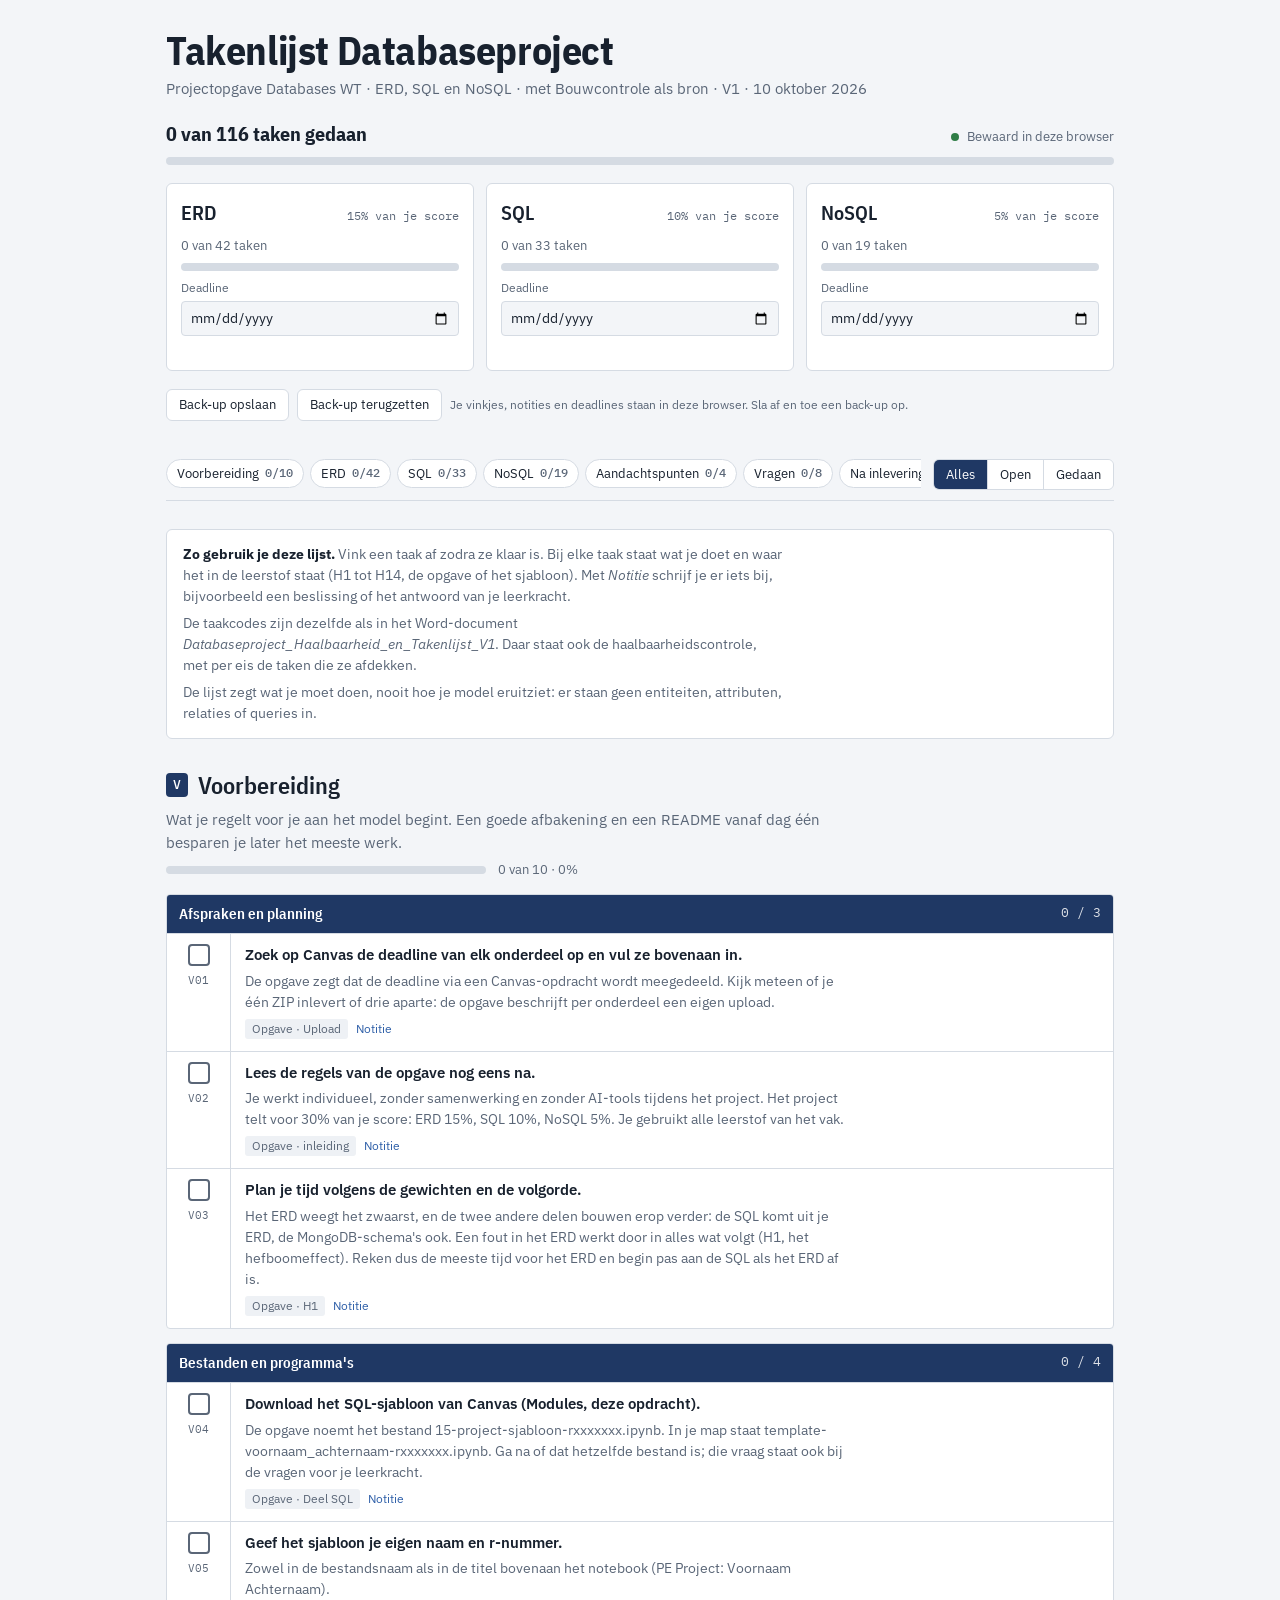
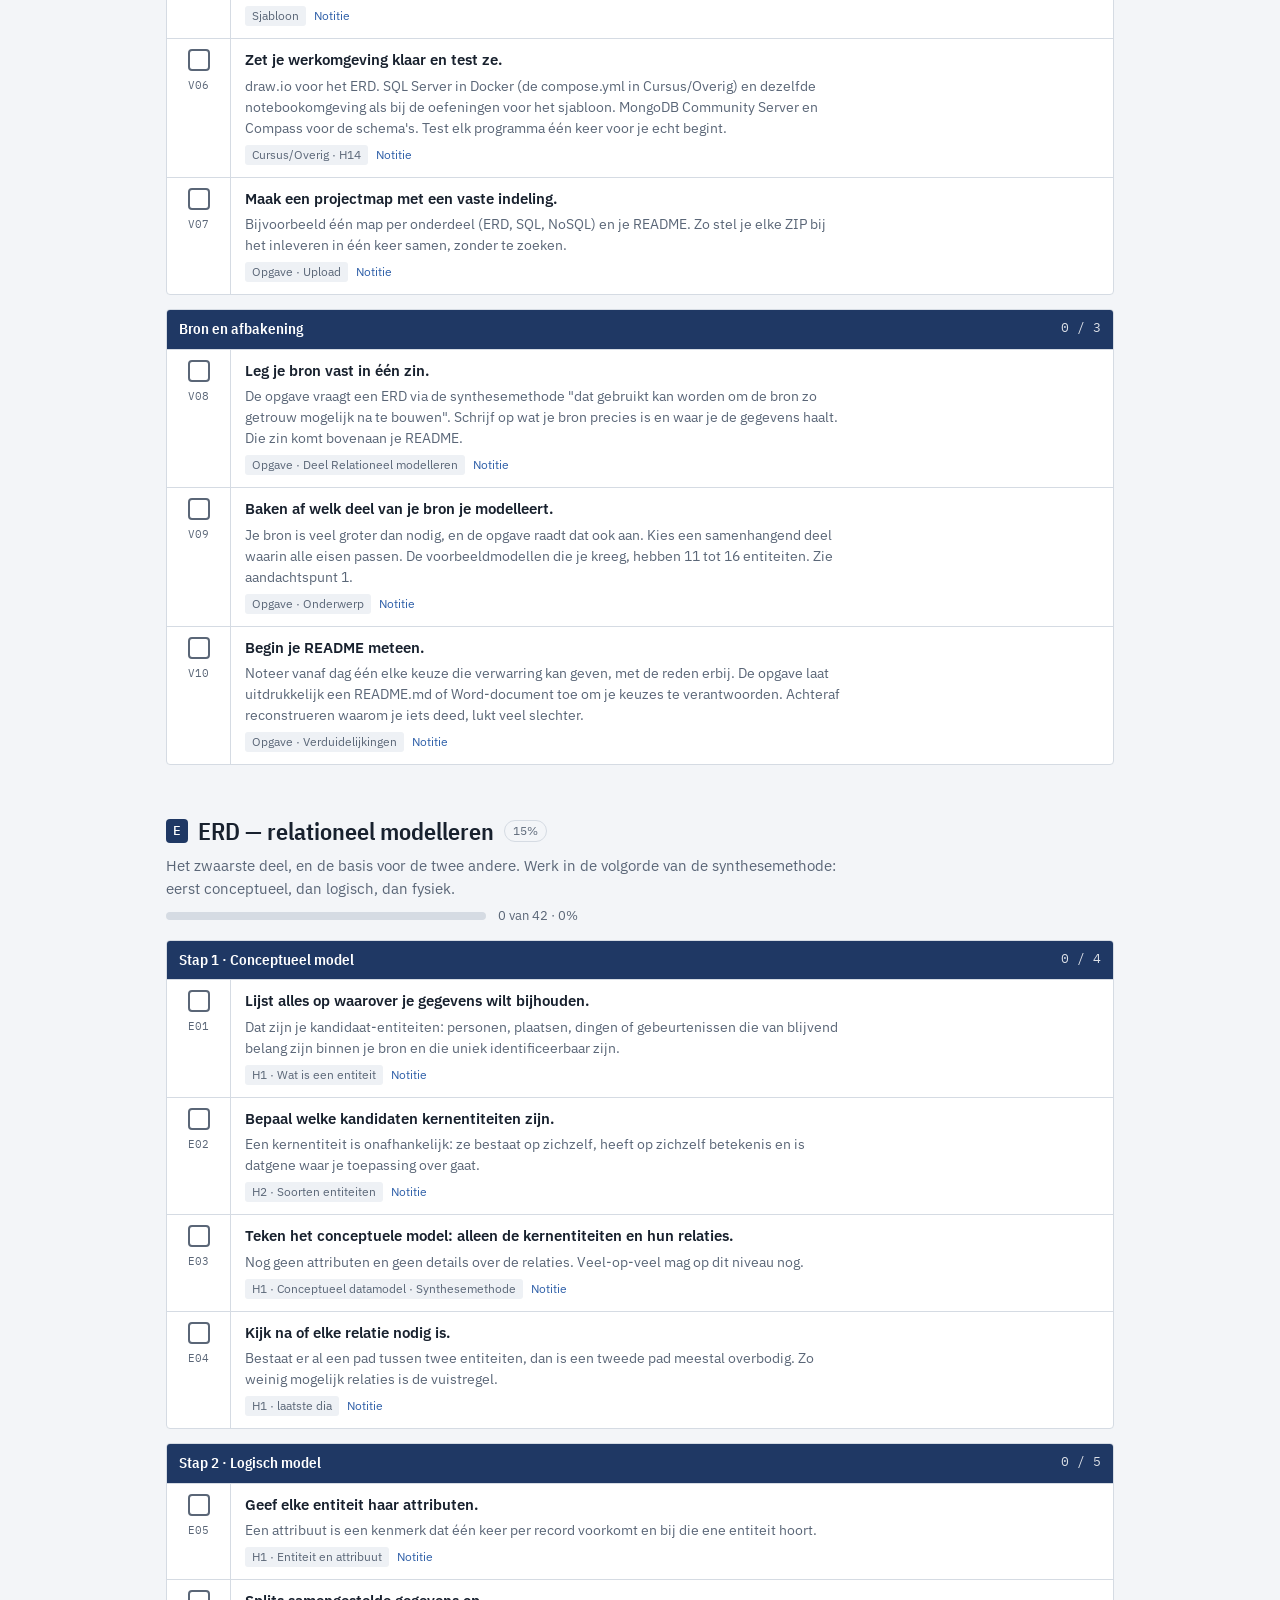
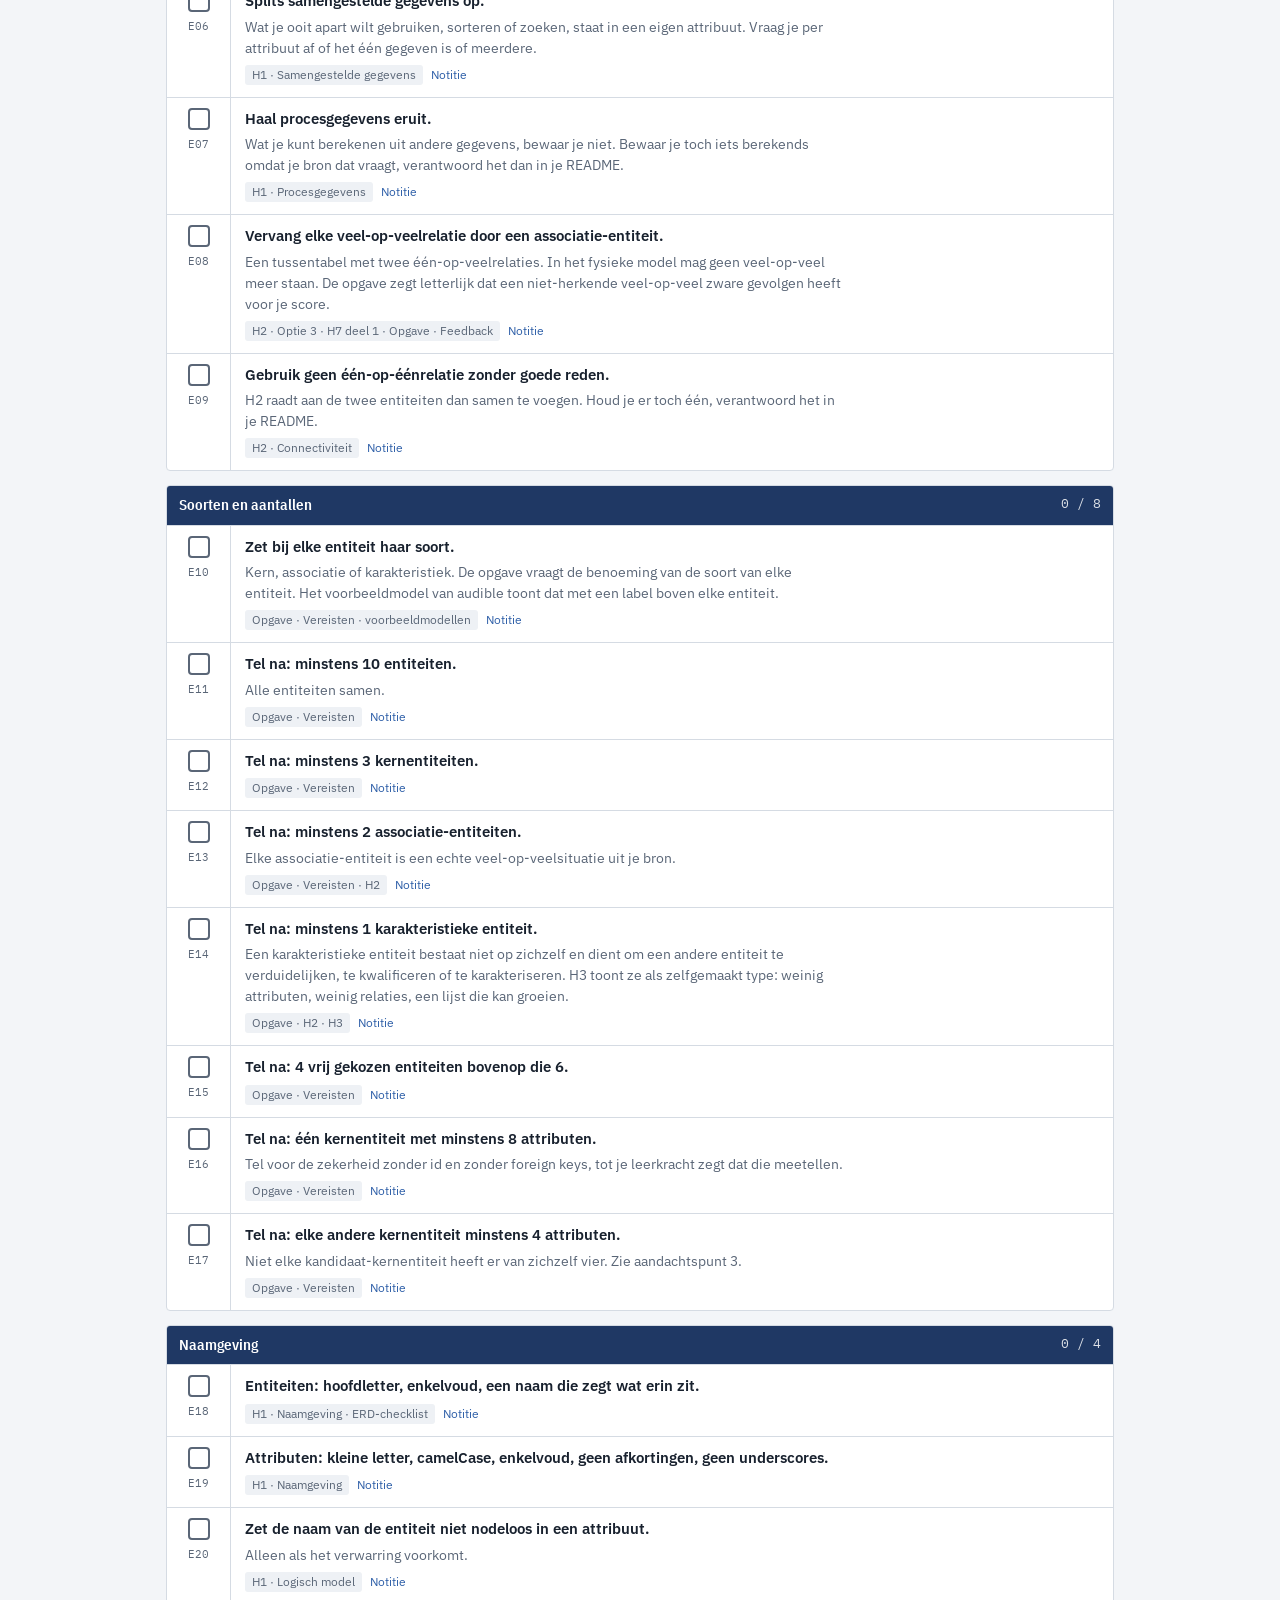
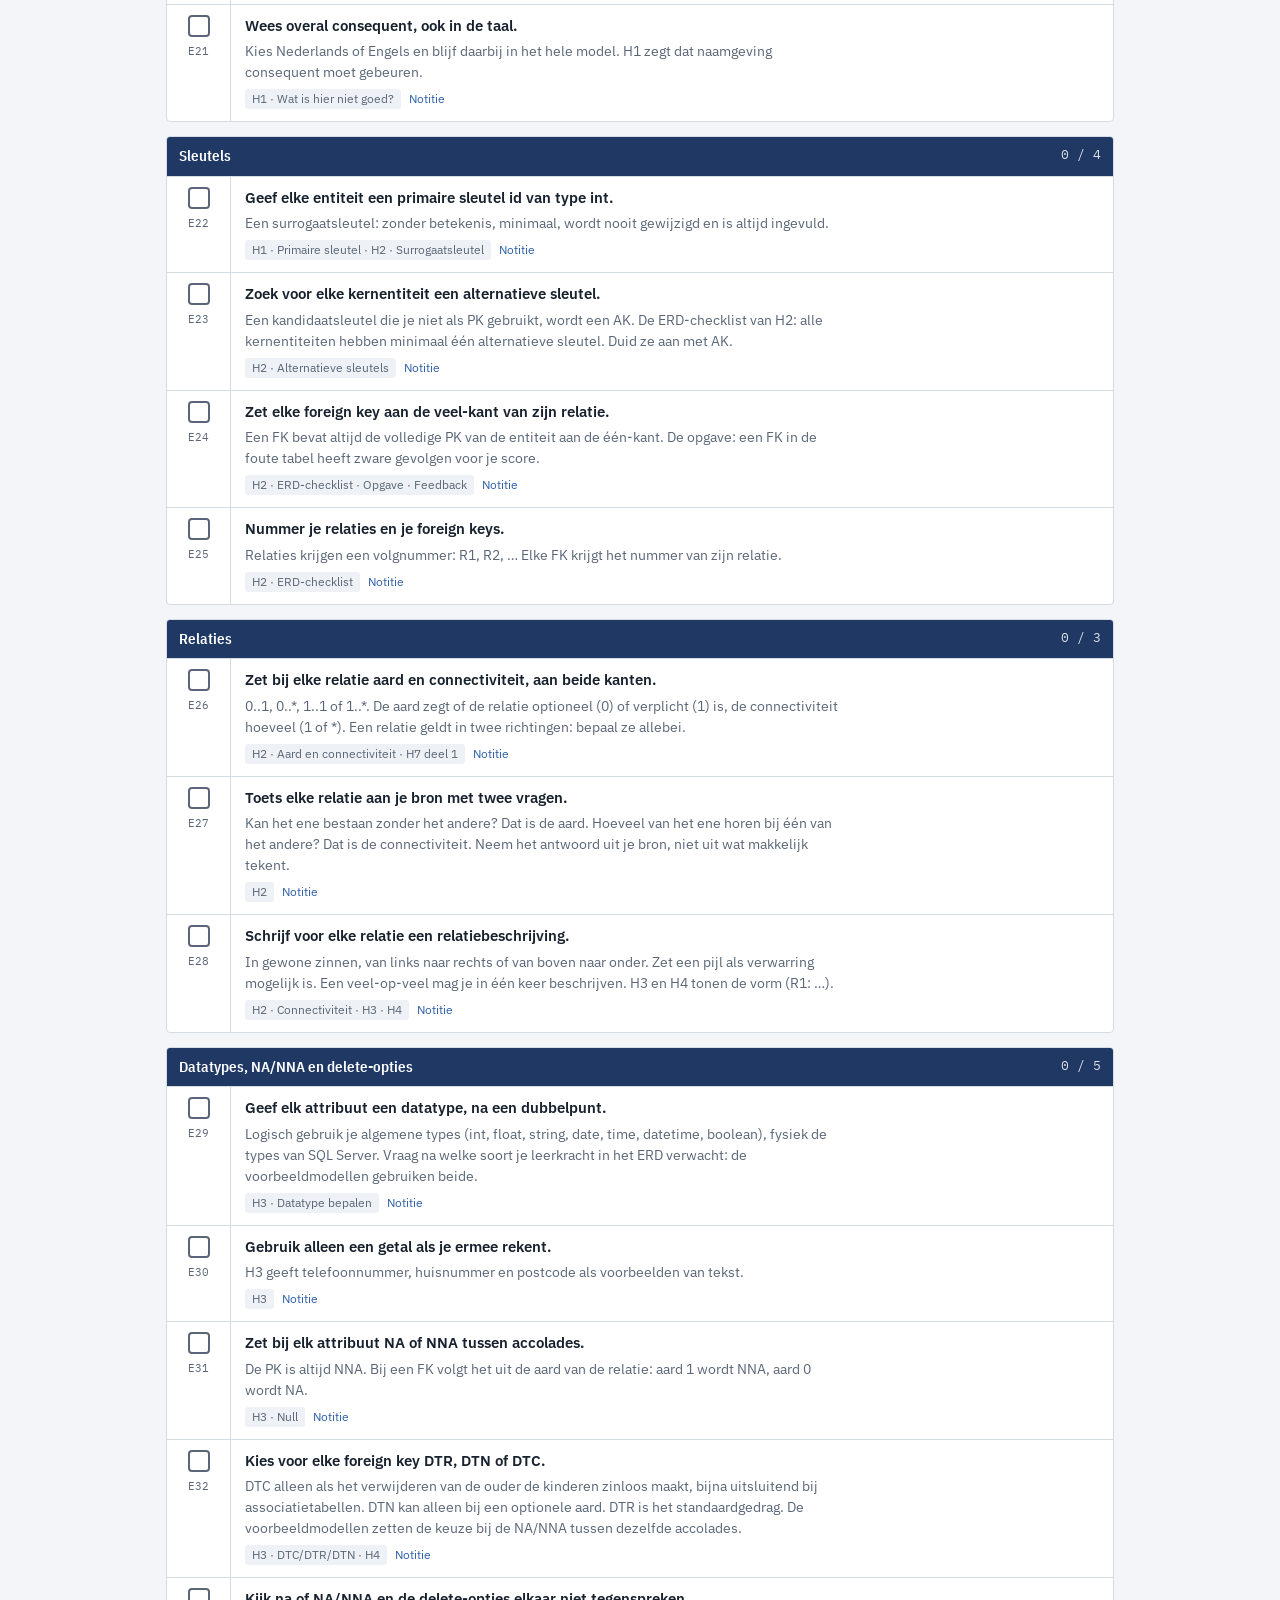
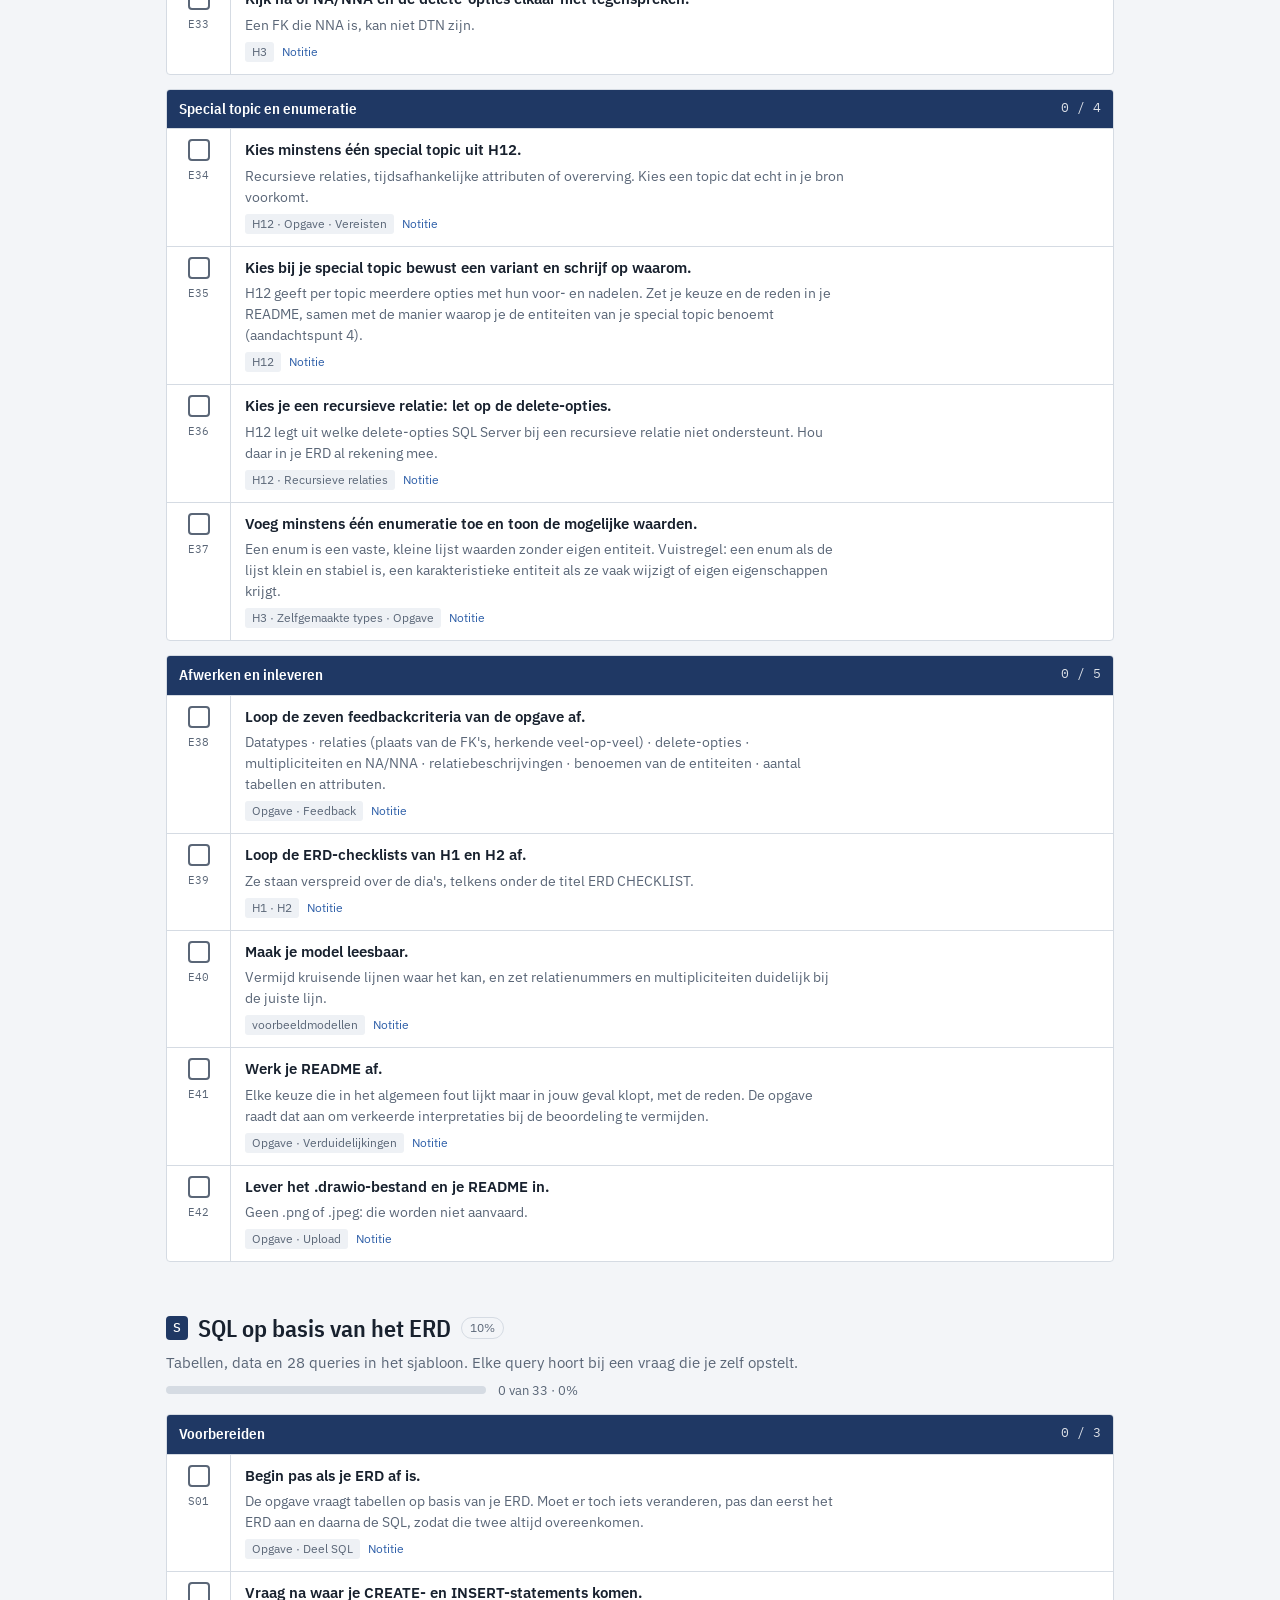
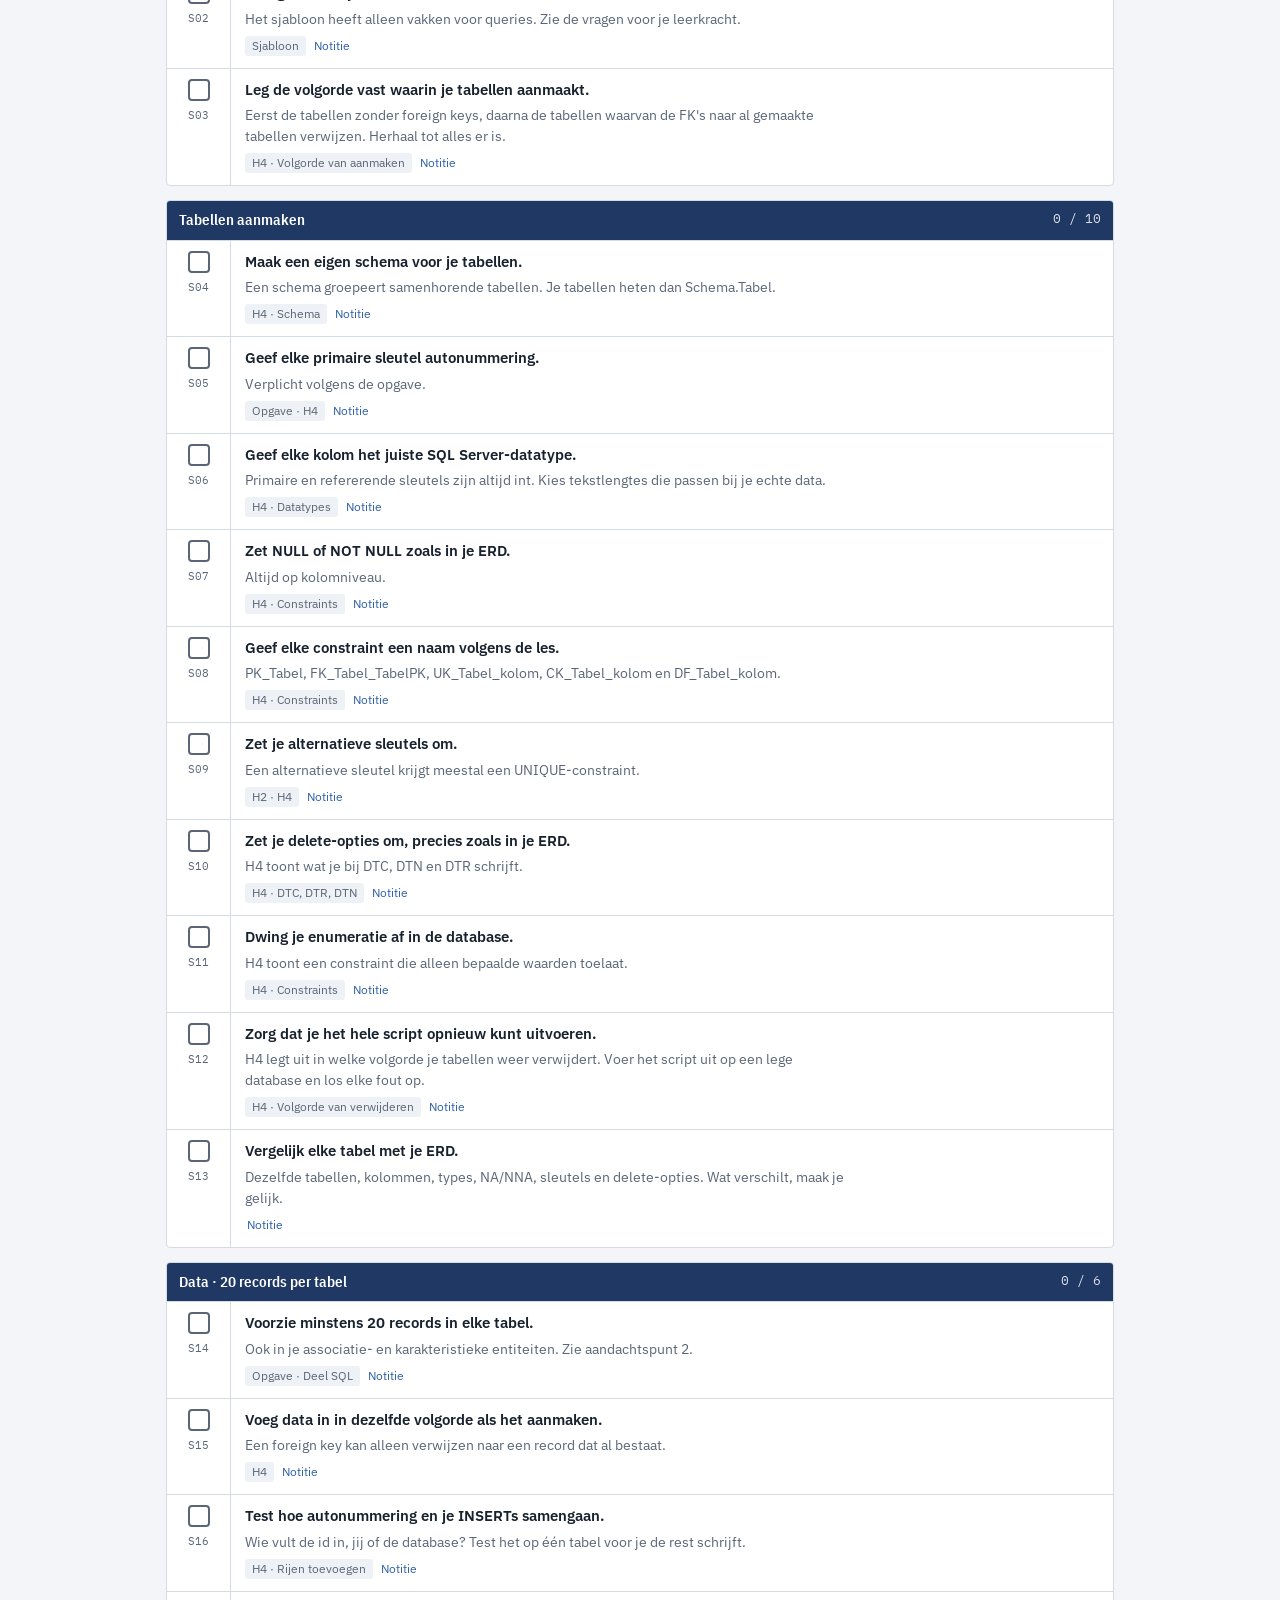
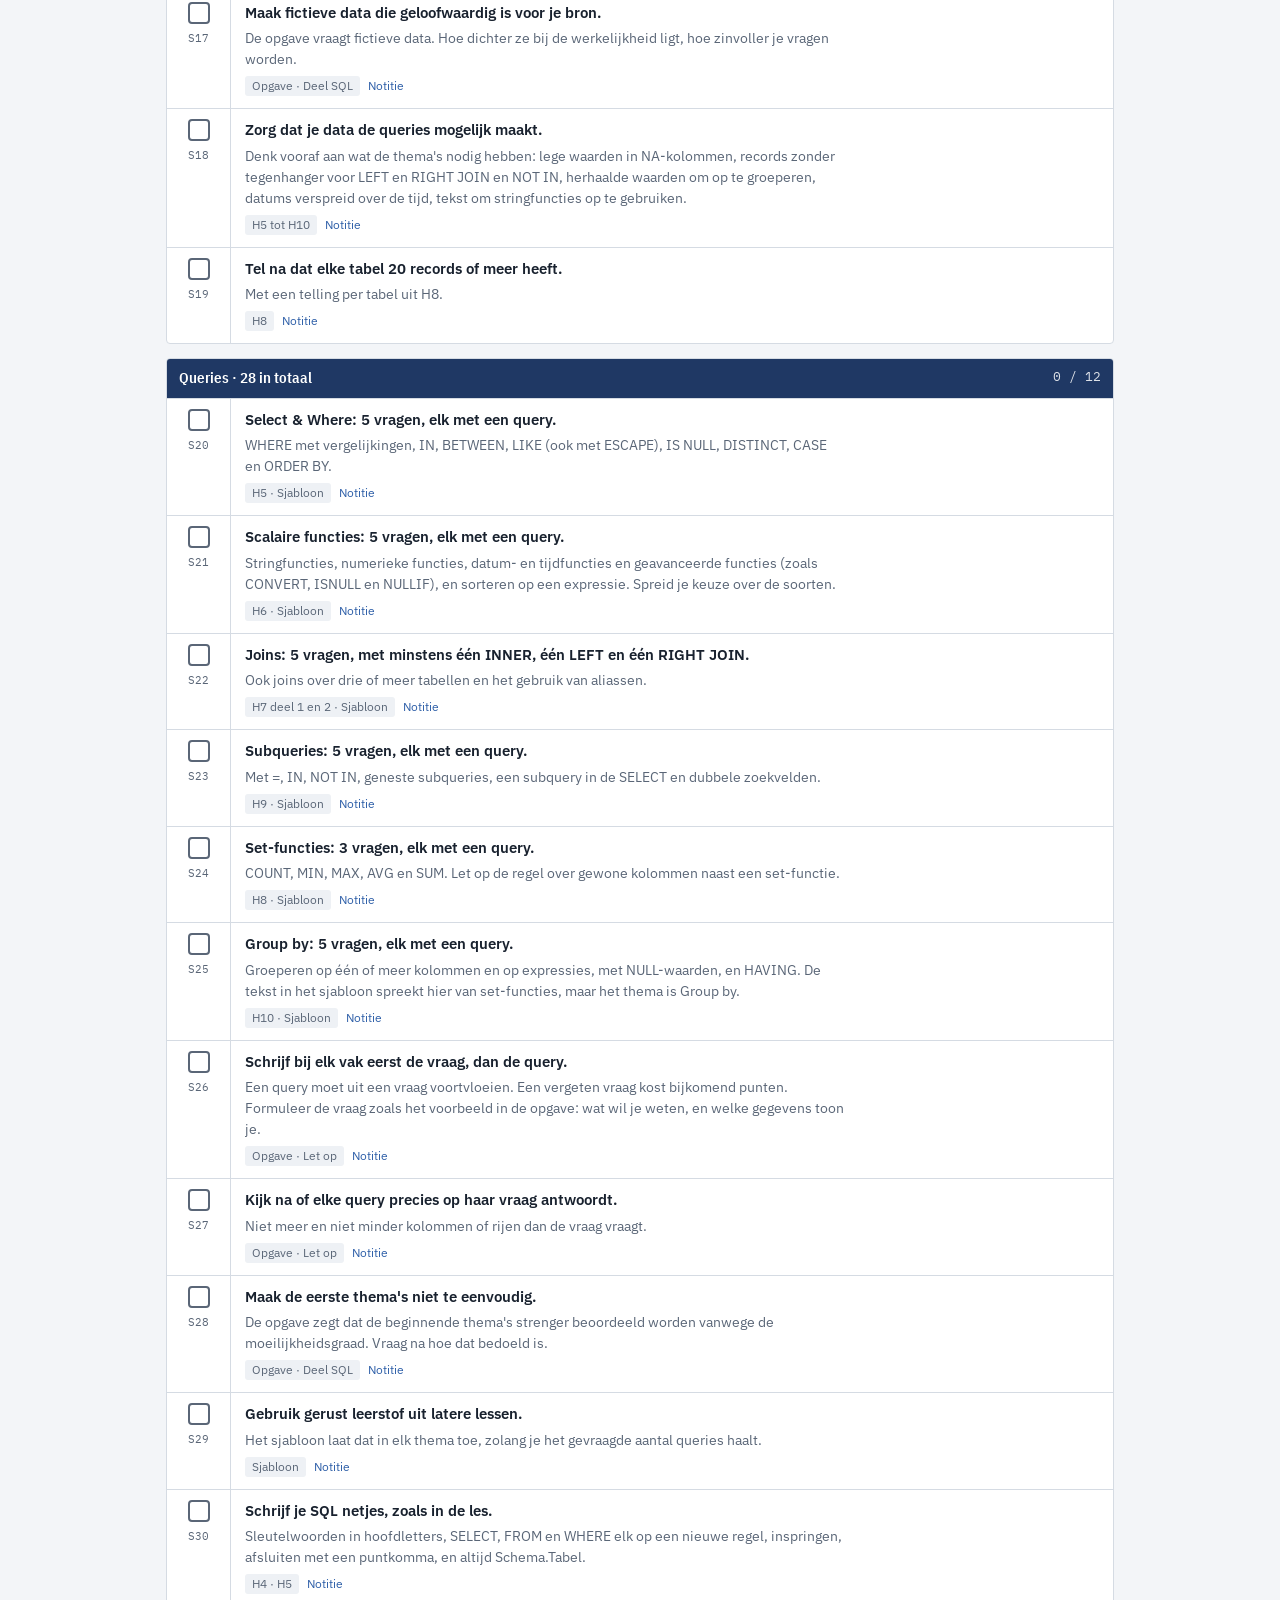
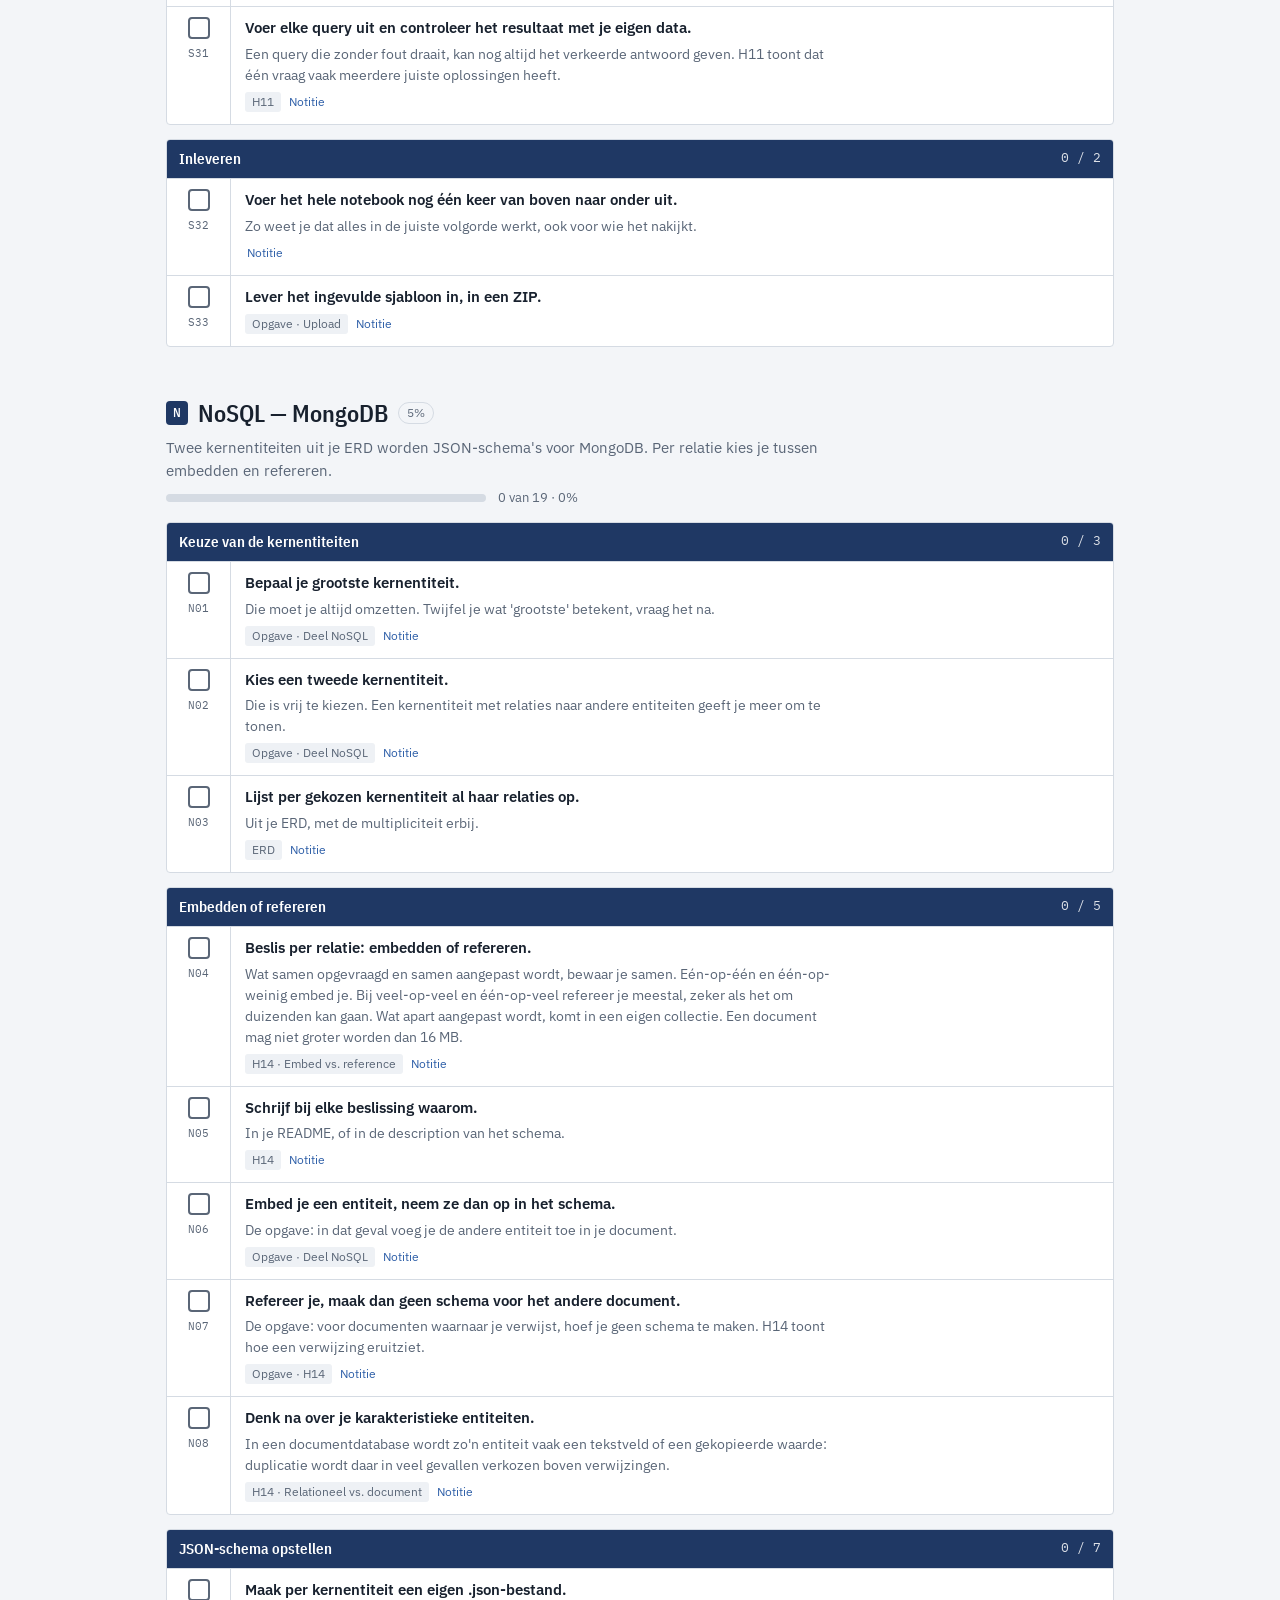
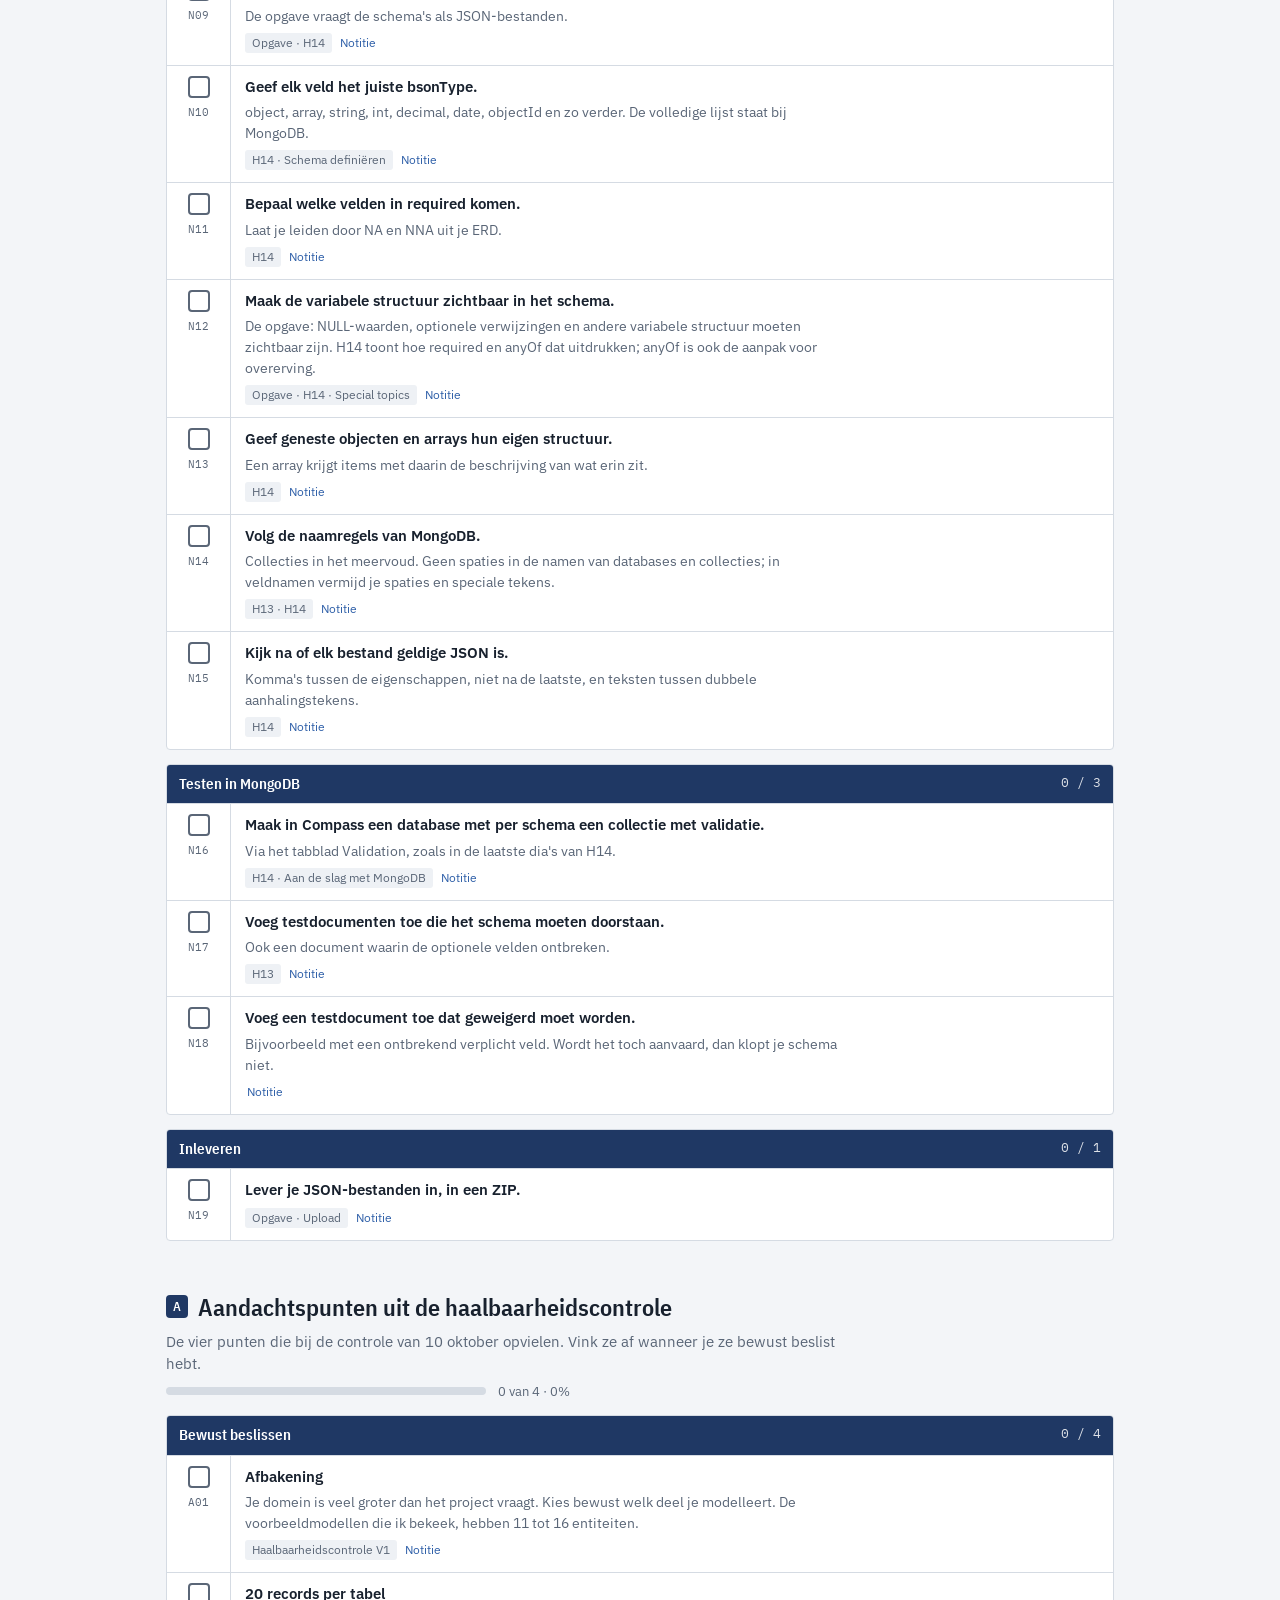
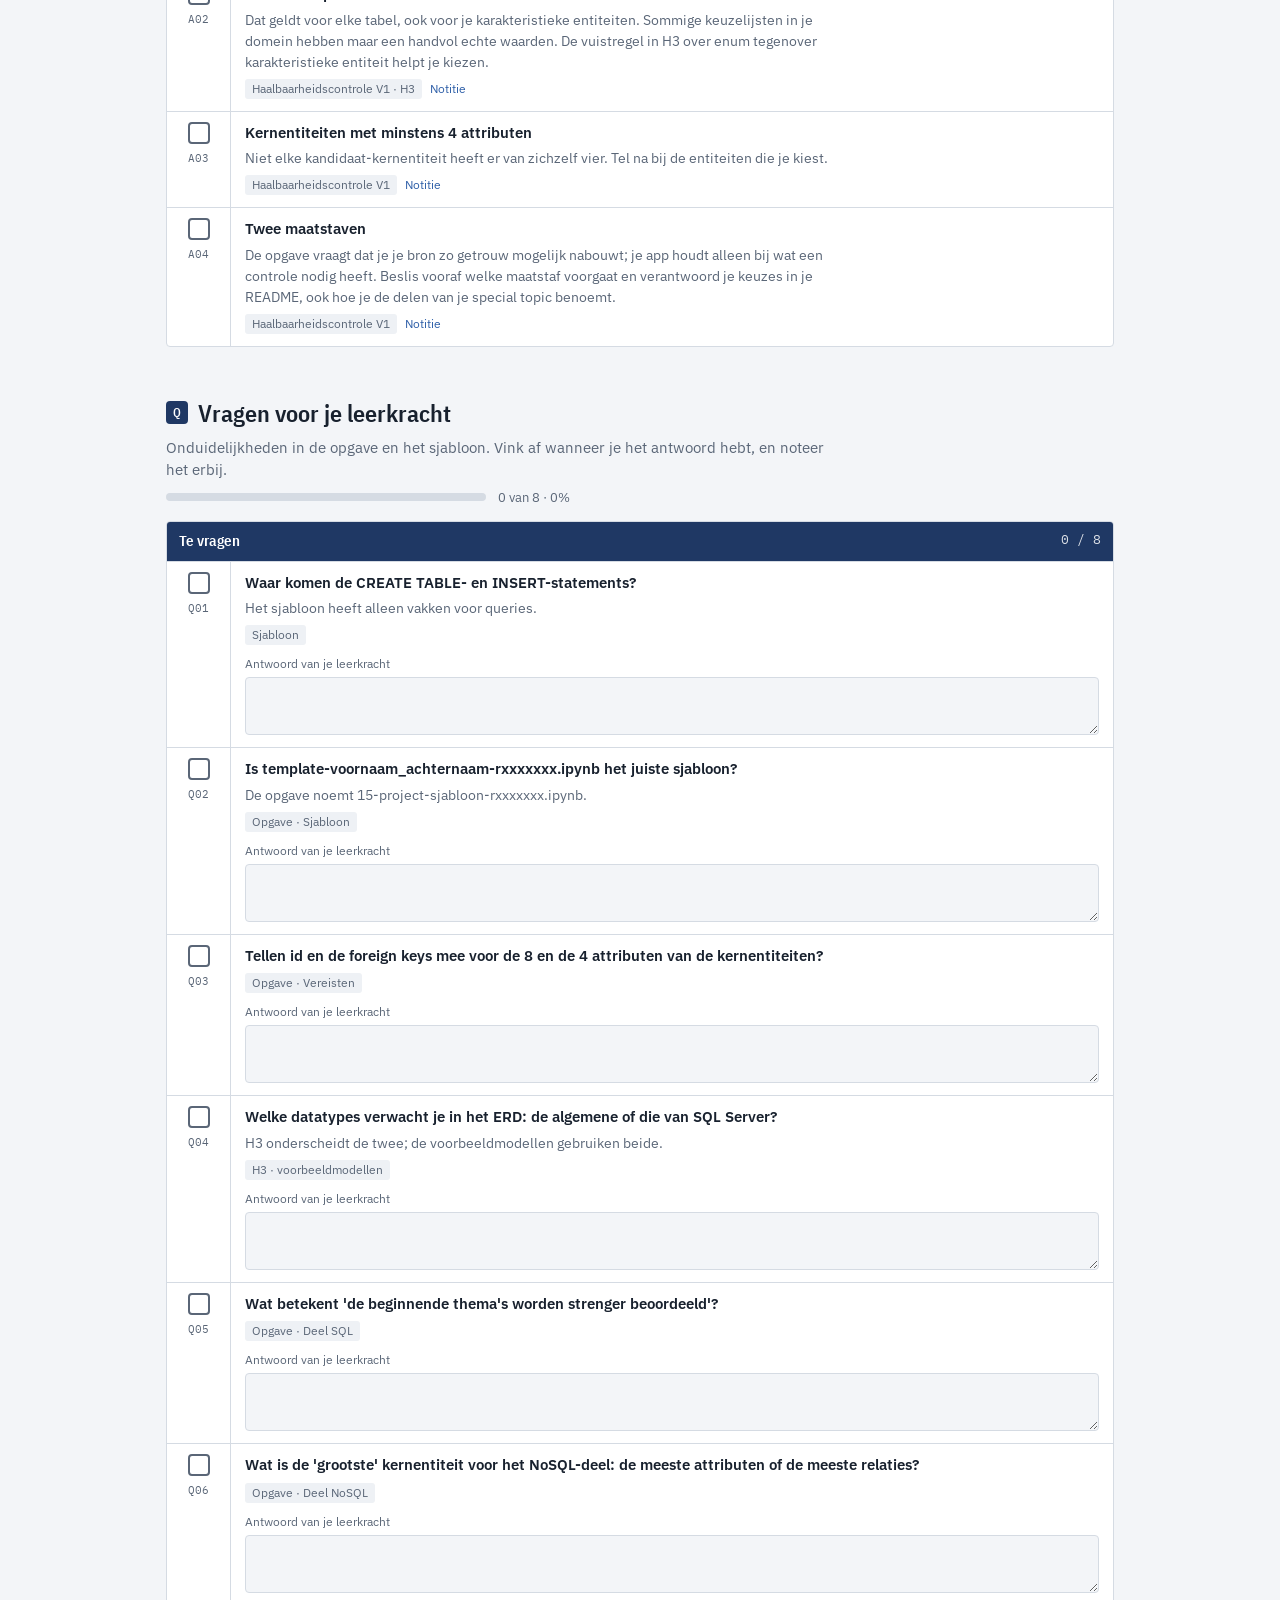
==== Project Database/Takenlijst Databaseproject/index.html @ e2d3320d "Backup van ~0,4datetime:~4,2datetime:~6,2datetime:~8,2datetime:~10,2" ====
<!doctype html>
<html lang="nl">
<head>
<meta charset="utf-8">
<meta name="viewport" content="width=device-width, initial-scale=1">
<title>Takenlijst Databaseproject</title>
<link rel="preconnect" href="https://fonts.googleapis.com">
<link rel="preconnect" href="https://fonts.gstatic.com" crossorigin>
<link rel="stylesheet" href="https://fonts.googleapis.com/css2?family=IBM+Plex+Mono:wght@400;500&family=IBM+Plex+Sans+Condensed:wght@500;600;700&family=IBM+Plex+Sans:ital,wght@0,400;0,500;0,600;1,400&display=swap">
<link rel="stylesheet" href="css/stijl.css">
<style>body { margin: 0; } [hidden] { display: none !important; }</style>
</head>
<body>
<div class="wrap">
  <header>
    <div>
      <h1>Takenlijst Databaseproject</h1>
      <p class="sub" id="ondertitel"></p>
    </div>
    <div class="totaal">
      <div class="totaal-regel">
        <strong><span id="tot-klaar" class="num">0</span> van <span id="tot-alle" class="num">0</span> taken gedaan</strong>
        <span class="opslag" id="opslag" data-mode="ok"><i></i><span id="opslag-tekst">Bewaard in deze browser</span></span>
      </div>
      <div class="balk" aria-hidden="true"><span id="tot-balk"></span></div>
    </div>
    <div class="delen" id="delen"></div>
    <div class="backup">
      <button type="button" class="knop" id="export">Back-up opslaan</button>
      <button type="button" class="knop" id="import">Back-up terugzetten</button>
      <input type="file" id="import-bestand" accept="application/json,.json" hidden>
      <span class="backup-info" id="backup-info">Je vinkjes, notities en deadlines staan in deze browser. Sla af en toe een back-up op.</span>
    </div>
  </header>

  <nav aria-label="Onderdelen">
    <div class="chips" id="chips"></div>
    <div class="filter" role="group" aria-label="Toon">
      <button type="button" data-f="alles" aria-pressed="true">Alles</button>
      <button type="button" data-f="open" aria-pressed="false">Open</button>
      <button type="button" data-f="klaar" aria-pressed="false">Gedaan</button>
    </div>
  </nav>

  <div class="uitleg">
    <p><strong>Zo gebruik je deze lijst.</strong> Vink een taak af zodra ze klaar is. Bij elke taak staat wat je doet en waar het in de leerstof staat (H1 tot H14, de opgave of het sjabloon). Met <em>Notitie</em> schrijf je er iets bij, bijvoorbeeld een beslissing of het antwoord van je leerkracht.</p>
    <p>De taakcodes zijn dezelfde als in het Word-document <em>Databaseproject_Haalbaarheid_en_Takenlijst_V1</em>. Daar staat ook de haalbaarheidscontrole, met per eis de taken die ze afdekken.</p>
    <p>De lijst zegt wat je moet doen, nooit hoe je model eruitziet: er staan geen entiteiten, attributen, relaties of queries in.</p>
  </div>

  <main id="secties"></main>

  <footer id="voet"></footer>
</div>
<script src="js/taken.js"></script>
<script src="js/app.js"></script>
</body>
</html>
---- Project Database/Takenlijst Databaseproject/css/stijl.css ----
/* Layout: elke groep is getekend als een entiteit uit een ERD — kopbalk met naam en telling, links een smalle sleutelkolom met code en vinkje, rechts de taak. */
:root {
  --bg: #f3f5f8;
  --surface: #ffffff;
  --ink: #18212e;
  --muted: #5a6677;
  --line: #d5dbe3;
  --head: #1f3864;
  --head-ink: #ffffff;
  --accent: #2e5fa8;
  --accent-soft: #e6eef9;
  --done: #2f7d46;
  --done-soft: #e5f3ea;
  --chip: #eef1f5;
  --focus: #2e5fa8;
  --f-display: "IBM Plex Sans Condensed", "Arial Narrow", Arial, sans-serif;
  --f-body: "IBM Plex Sans", "Segoe UI", Arial, sans-serif;
  --f-mono: "IBM Plex Mono", Consolas, "Courier New", monospace;
}
@media (prefers-color-scheme: dark) {
  :root:not([data-theme="light"]) {
    --bg: #11161e; --surface: #18202b; --ink: #e5eaf1; --muted: #9aa6b6; --line: #2c3746;
    --head: #24406e; --head-ink: #f1f5fb; --accent: #7fa8e6; --accent-soft: #1d2b40;
    --done: #6cc28a; --done-soft: #17301f; --chip: #222c39; --focus: #9cbcf0; color-scheme: dark;
  }
}
:root[data-theme="dark"] {
  --bg: #11161e; --surface: #18202b; --ink: #e5eaf1; --muted: #9aa6b6; --line: #2c3746;
  --head: #24406e; --head-ink: #f1f5fb; --accent: #7fa8e6; --accent-soft: #1d2b40;
  --done: #6cc28a; --done-soft: #17301f; --chip: #222c39; --focus: #9cbcf0; color-scheme: dark;
}
* { box-sizing: border-box; }
body { background: var(--bg); color: var(--ink); font-family: var(--f-body); font-size: 15px; line-height: 1.5; }
.wrap { max-width: 980px; margin: 0 auto; padding-inline: 16px; padding-block: 28px 64px; display: grid; grid-template-columns: minmax(0, 1fr); gap: 28px; }
h1, h2, h3 { font-family: var(--f-display); text-wrap: balance; margin: 0; }
h1 { font-size: clamp(28px, 5vw, 40px); font-weight: 700; letter-spacing: -0.01em; line-height: 1.1; }
h2 { font-size: 24px; font-weight: 600; }
.mono { font-family: var(--f-mono); }
.sub { color: var(--muted); margin: 6px 0 0; }
.num { font-variant-numeric: tabular-nums; }

/* kop */
header { display: grid; gap: 18px; }
.totaal { display: grid; gap: 8px; }
.totaal-regel { display: flex; justify-content: space-between; align-items: baseline; gap: 12px; flex-wrap: wrap; }
.totaal-regel strong { font-family: var(--f-display); font-size: 20px; }
.balk { height: 8px; background: var(--line); border-radius: 4px; overflow: hidden; }
.balk > span { display: block; height: 100%; width: 0; background: var(--done); transition: width .3s ease; }
.opslag { font-size: 13px; color: var(--muted); display: flex; align-items: center; gap: 8px; }
.opslag i { width: 8px; height: 8px; border-radius: 50%; background: var(--muted); display: inline-block; flex: none; }
.opslag[data-mode="ok"] i { background: var(--done); }
.opslag[data-mode="fout"] i { background: #c98a1a; }

.delen { display: grid; grid-template-columns: repeat(3, minmax(0, 1fr)); gap: 12px; }
.deel { background: var(--surface); border: 1px solid var(--line); border-radius: 6px; padding: 14px; display: grid; gap: 8px; min-width: 0; }
.deel-top { display: flex; justify-content: space-between; align-items: baseline; gap: 8px; }
.deel-top a { font-family: var(--f-display); font-size: 20px; font-weight: 600; color: var(--ink); text-decoration: none; }
.deel-top a:hover { color: var(--accent); }
.gewicht { font-family: var(--f-mono); font-size: 12px; color: var(--muted); }
.deel .telling { font-size: 13px; color: var(--muted); }
.deel label { font-size: 12px; color: var(--muted); display: grid; gap: 4px; }
.deel input[type=date] { font: inherit; font-size: 14px; color: var(--ink); background: var(--bg); border: 1px solid var(--line); border-radius: 4px; padding: 5px 8px; width: 100%; min-width: 0; }
.deel .over { font-size: 12px; font-weight: 600; color: var(--accent); min-height: 1em; }

/* navigatie */
nav { position: sticky; top: env(safe-area-inset-top, 0px); z-index: 5; background: var(--bg); padding-block: 10px; border-bottom: 1px solid var(--line); display: flex; gap: 12px; align-items: center; flex-wrap: wrap; }
.chips { display: flex; gap: 6px; overflow-x: auto; flex: 1 1 420px; min-width: 0; scrollbar-width: thin; padding-bottom: 2px; }
.chips a { flex: none; text-decoration: none; color: var(--ink); background: var(--surface); border: 1px solid var(--line); border-radius: 999px; padding: 4px 10px; font-size: 13px; display: inline-flex; gap: 6px; align-items: center; }
.chips a b { font-family: var(--f-mono); font-weight: 500; font-size: 12px; color: var(--muted); }
.chips a.vol { border-color: var(--done); }
.chips a.vol b { color: var(--done); }
.filter { display: inline-flex; border: 1px solid var(--line); border-radius: 6px; overflow: hidden; flex: none; }
.filter button { font: inherit; font-size: 13px; background: var(--surface); color: var(--ink); border: 0; padding: 5px 12px; cursor: pointer; }
.filter button + button { border-left: 1px solid var(--line); }
.filter button[aria-pressed="true"] { background: var(--head); color: var(--head-ink); }

/* uitleg */
.uitleg { background: var(--surface); border: 1px solid var(--line); border-radius: 6px; padding: 14px 16px; font-size: 14px; color: var(--muted); display: grid; gap: 6px; }
.uitleg strong { color: var(--ink); }
.uitleg p { margin: 0; max-width: 75ch; }

/* sectie */
#secties { display: grid; gap: 48px; }
section { display: grid; gap: 14px; scroll-margin-top: 110px; }
.sectie-kop { display: grid; gap: 6px; }
.sectie-titel { display: flex; gap: 10px; align-items: center; flex-wrap: wrap; }
.code { font-family: var(--f-mono); font-size: 13px; font-weight: 500; background: var(--head); color: var(--head-ink); border-radius: 4px; padding: 2px 7px; }
.label { font-size: 12px; border: 1px solid var(--line); border-radius: 999px; padding: 1px 8px; color: var(--muted); }
.sectie-kop p { margin: 0; color: var(--muted); max-width: 75ch; }
.sectie-stand { display: flex; gap: 12px; align-items: center; }
.sectie-stand .balk { flex: 1; max-width: 320px; }
.sectie-stand span { font-size: 13px; color: var(--muted); }

/* entiteitsbox */
.box { background: var(--surface); border: 1px solid var(--line); border-radius: 4px; overflow: hidden; }
.box-kop { background: var(--head); color: var(--head-ink); display: flex; justify-content: space-between; gap: 12px; padding: 8px 12px; font-family: var(--f-display); font-weight: 600; font-size: 15px; }
.box-kop .num { font-family: var(--f-mono); font-weight: 400; font-size: 13px; opacity: .85; }
.rij { display: grid; grid-template-columns: 64px minmax(0, 1fr); border-top: 1px solid var(--line); }
.sleutel { border-right: 1px solid var(--line); padding: 10px 8px; display: grid; justify-items: center; align-content: start; gap: 6px; }
.sleutel .mono { font-size: 11px; color: var(--muted); }
.vink { appearance: none; -webkit-appearance: none; width: 22px; height: 22px; border: 2px solid var(--muted); border-radius: 4px; background: var(--surface); cursor: pointer; display: grid; place-content: center; margin: 0; }
.vink::after { content: ""; width: 11px; height: 6px; border-left: 2.5px solid var(--head-ink); border-bottom: 2.5px solid var(--head-ink); transform: rotate(-45deg) translate(1px, -1px); opacity: 0; }
.vink:checked { background: var(--done); border-color: var(--done); }
.vink:checked::after { opacity: 1; }
.vink:disabled { cursor: default; opacity: .55; }
.vink:focus-visible, button:focus-visible, a:focus-visible, textarea:focus-visible, input:focus-visible { outline: 2px solid var(--focus); outline-offset: 2px; }
.inhoud { padding: 10px 14px 12px; display: grid; gap: 4px; min-width: 0; }
.taak { font-weight: 600; cursor: pointer; }
.u { color: var(--muted); font-size: 14px; margin: 0; max-width: 75ch; }
.meta { display: flex; gap: 6px; flex-wrap: wrap; align-items: center; margin-top: 2px; }
.bron { font-size: 12px; background: var(--chip); color: var(--muted); border-radius: 3px; padding: 1px 7px; }
.notitie-knop { font: inherit; font-size: 12px; background: none; border: 0; color: var(--accent); cursor: pointer; padding: 1px 2px; }
.notitie { display: grid; gap: 4px; margin-top: 6px; }
.notitie label { font-size: 12px; color: var(--muted); }
.notitie textarea { font: inherit; font-size: 14px; color: var(--ink); background: var(--bg); border: 1px solid var(--line); border-radius: 4px; padding: 6px 8px; min-height: 58px; resize: vertical; width: 100%; }
.heeft-notitie { font-size: 12px; color: var(--accent); }
.rij.klaar { background: var(--done-soft); }
.rij.klaar .taak { color: var(--muted); text-decoration: line-through; text-decoration-color: var(--done); }
.verborgen-leeg { padding: 12px; color: var(--muted); font-size: 14px; }
footer { color: var(--muted); font-size: 13px; border-top: 1px solid var(--line); padding-top: 14px; }

@media (max-width: 720px) {
  .delen { grid-template-columns: 1fr; }
  .rij { grid-template-columns: 52px minmax(0, 1fr); }
}
@media (prefers-reduced-motion: reduce) { .balk > span { transition: none; } html { scroll-behavior: auto; } }
html { scroll-behavior: smooth; }

/* back-up */
.backup { display: flex; gap: 8px; flex-wrap: wrap; align-items: center; }
.knop { font: inherit; font-size: 13px; background: var(--surface); color: var(--ink); border: 1px solid var(--line); border-radius: 6px; padding: 5px 12px; cursor: pointer; }
.knop:hover { border-color: var(--accent); color: var(--accent); }
.backup-info { font-size: 12px; color: var(--muted); }
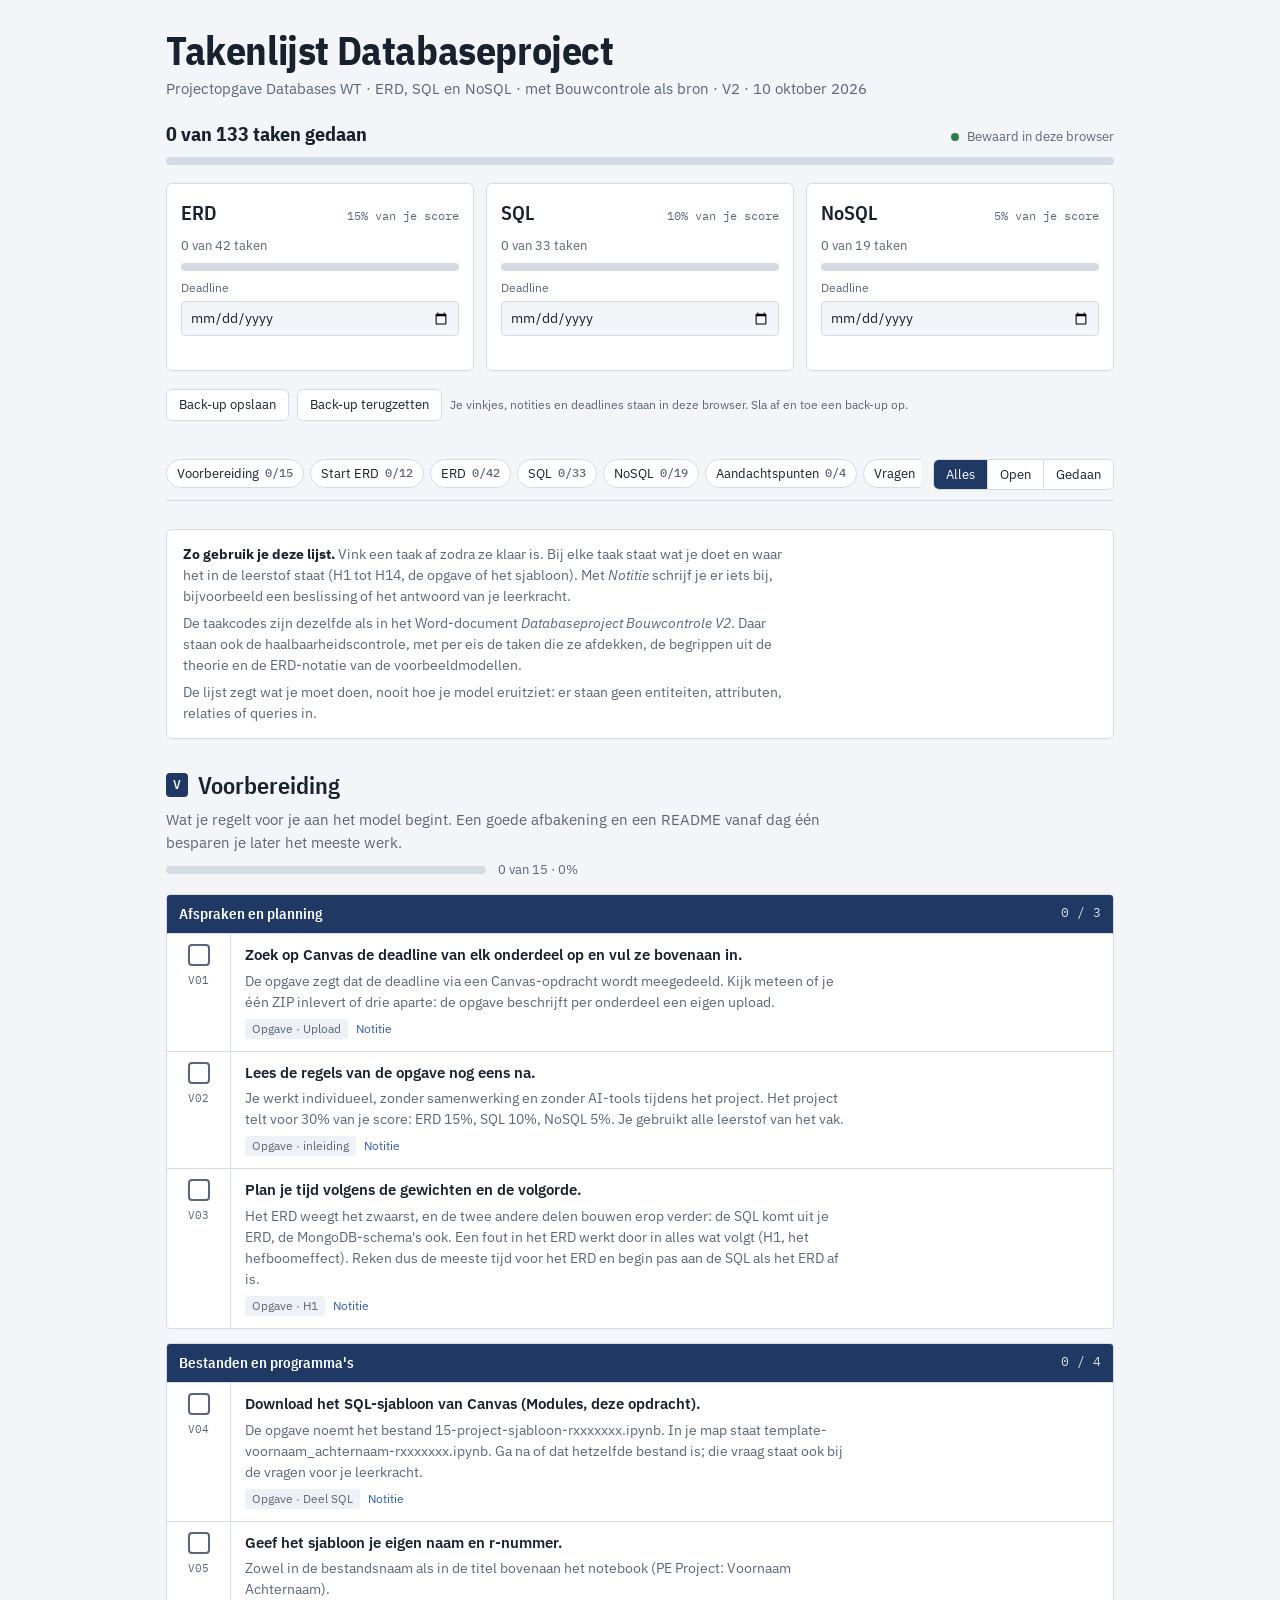
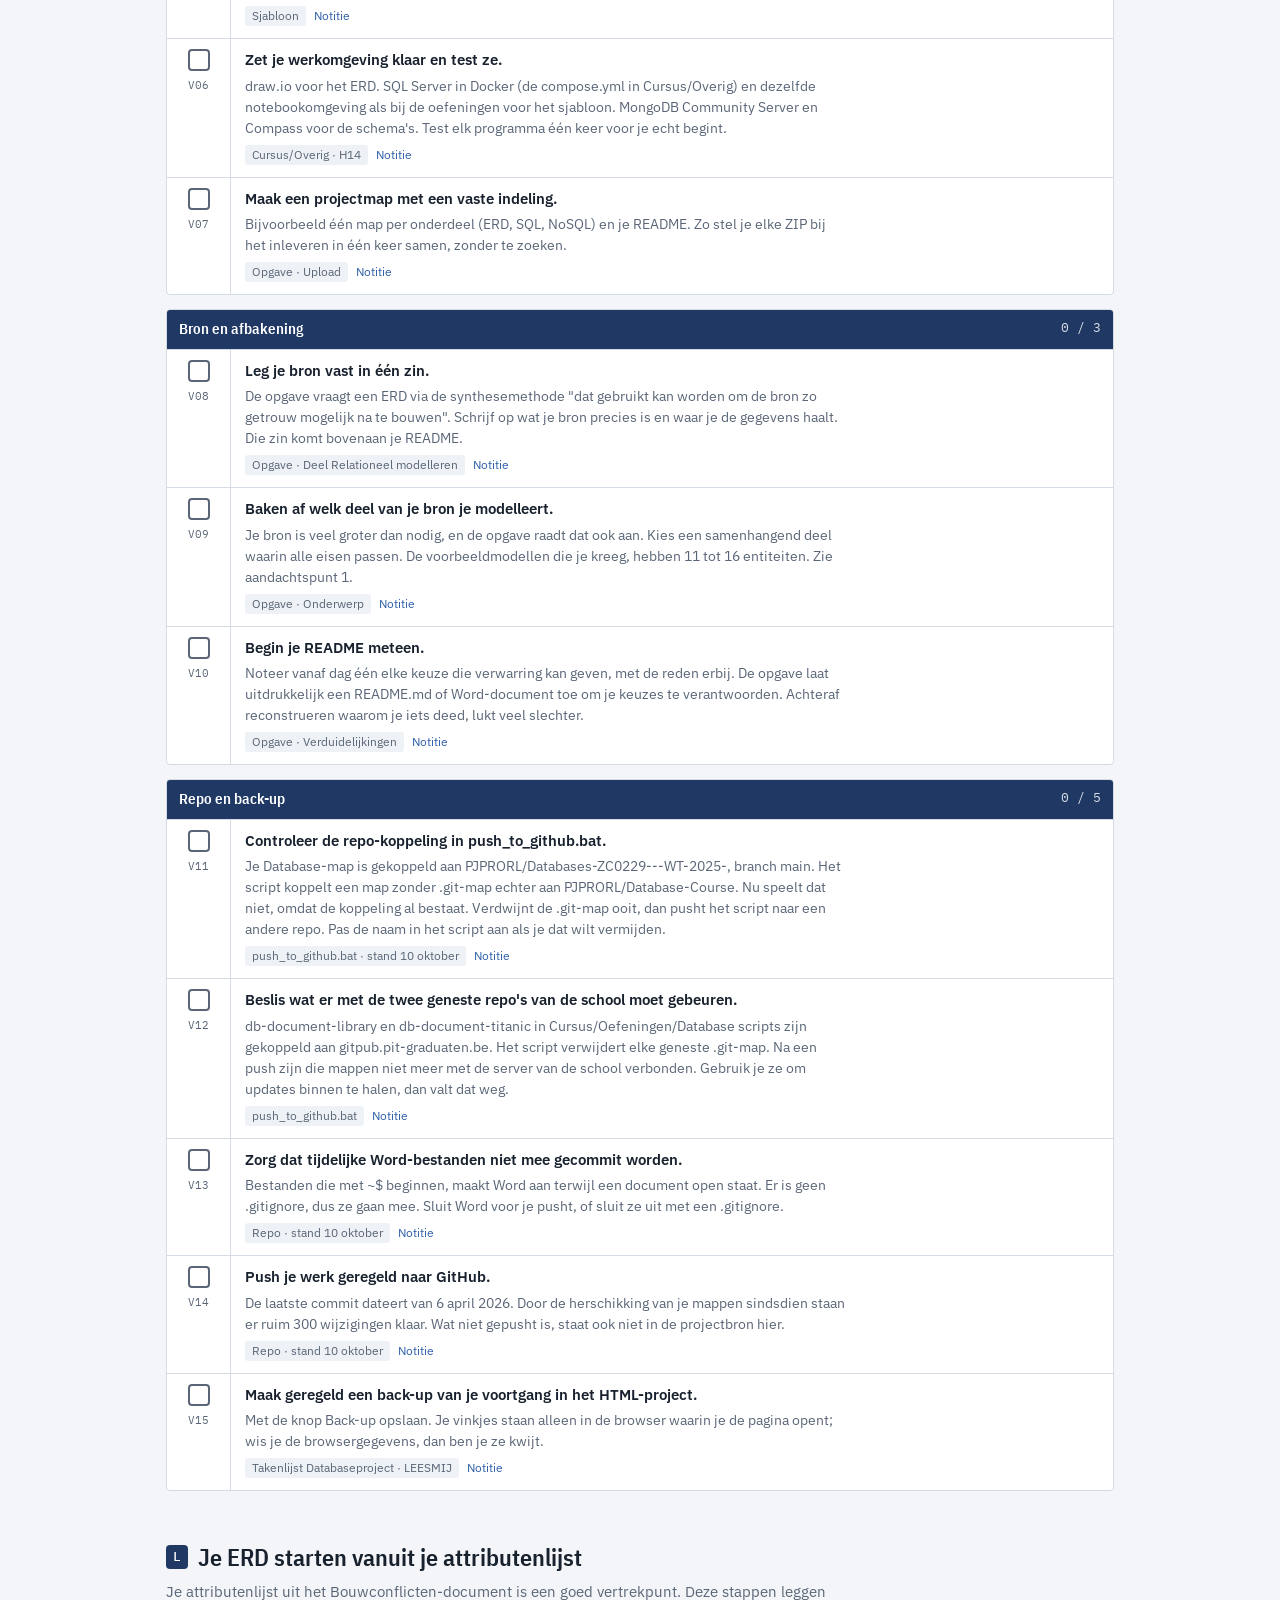
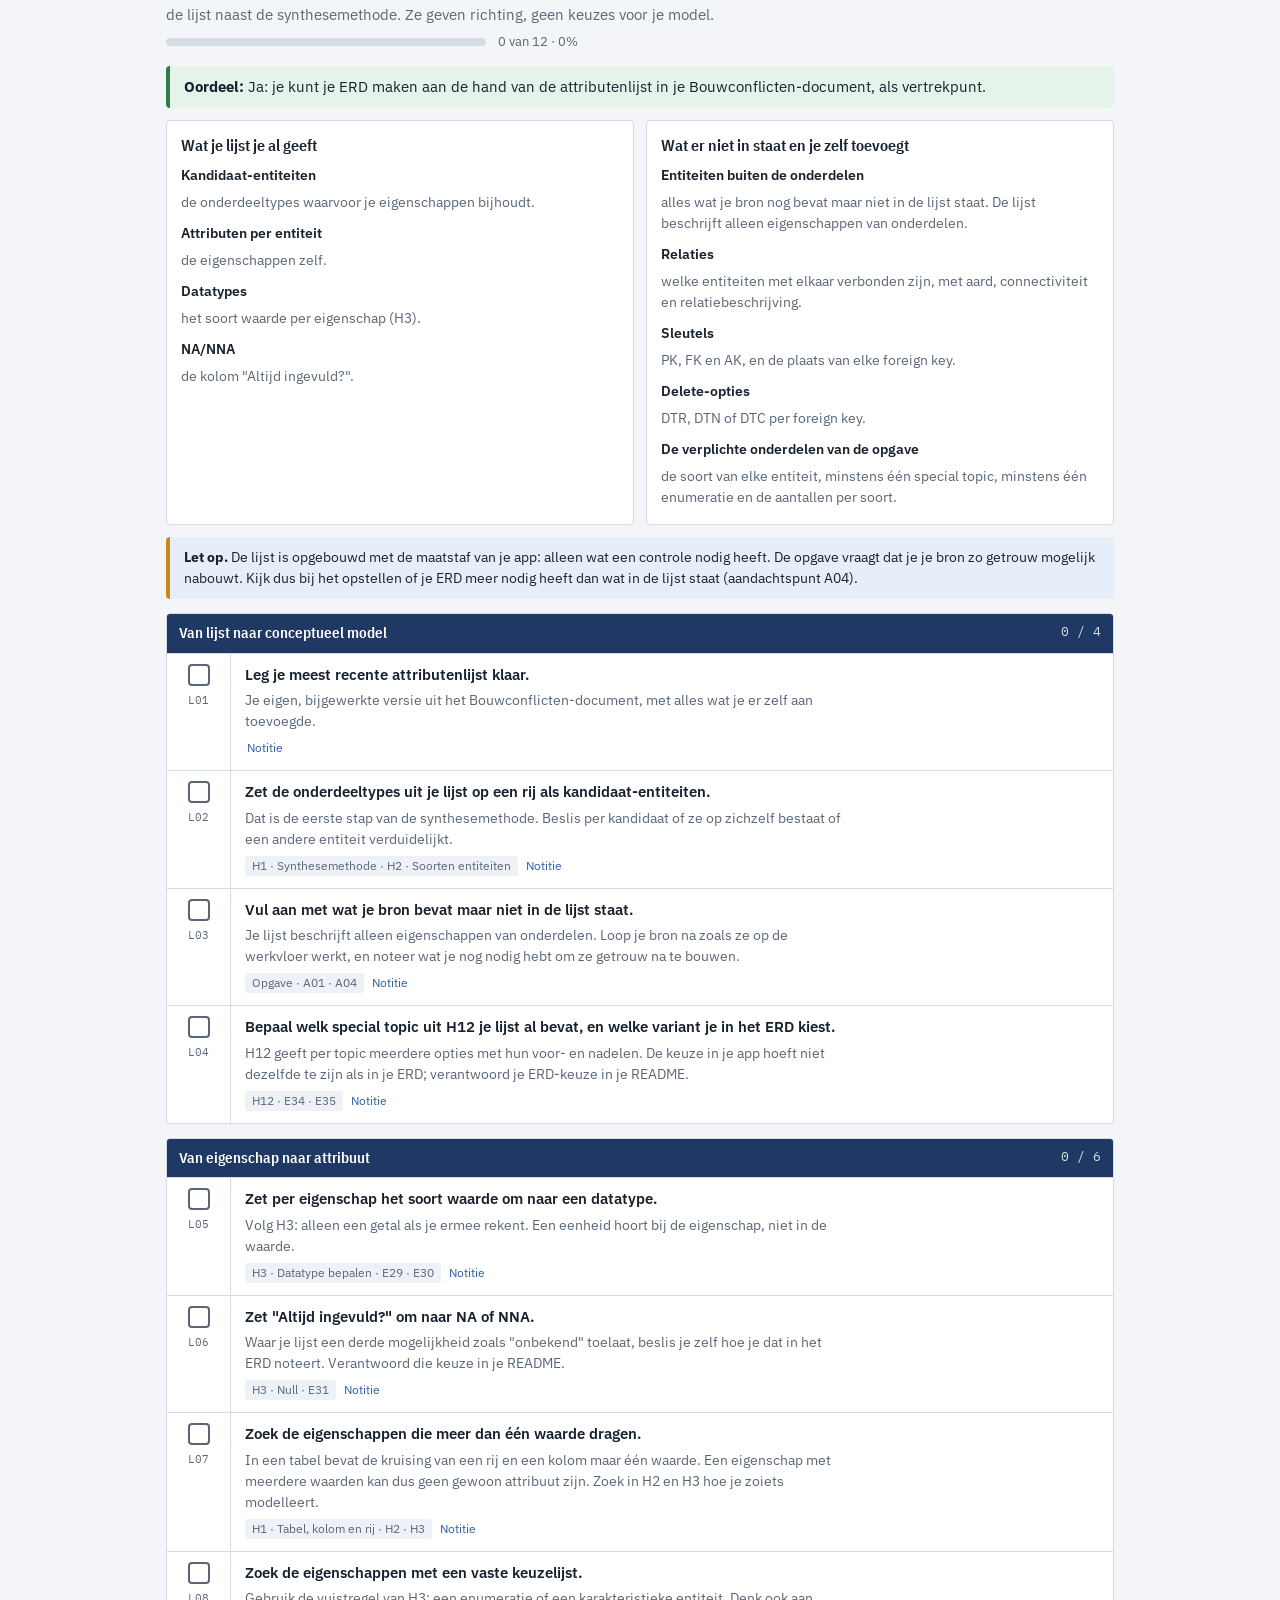
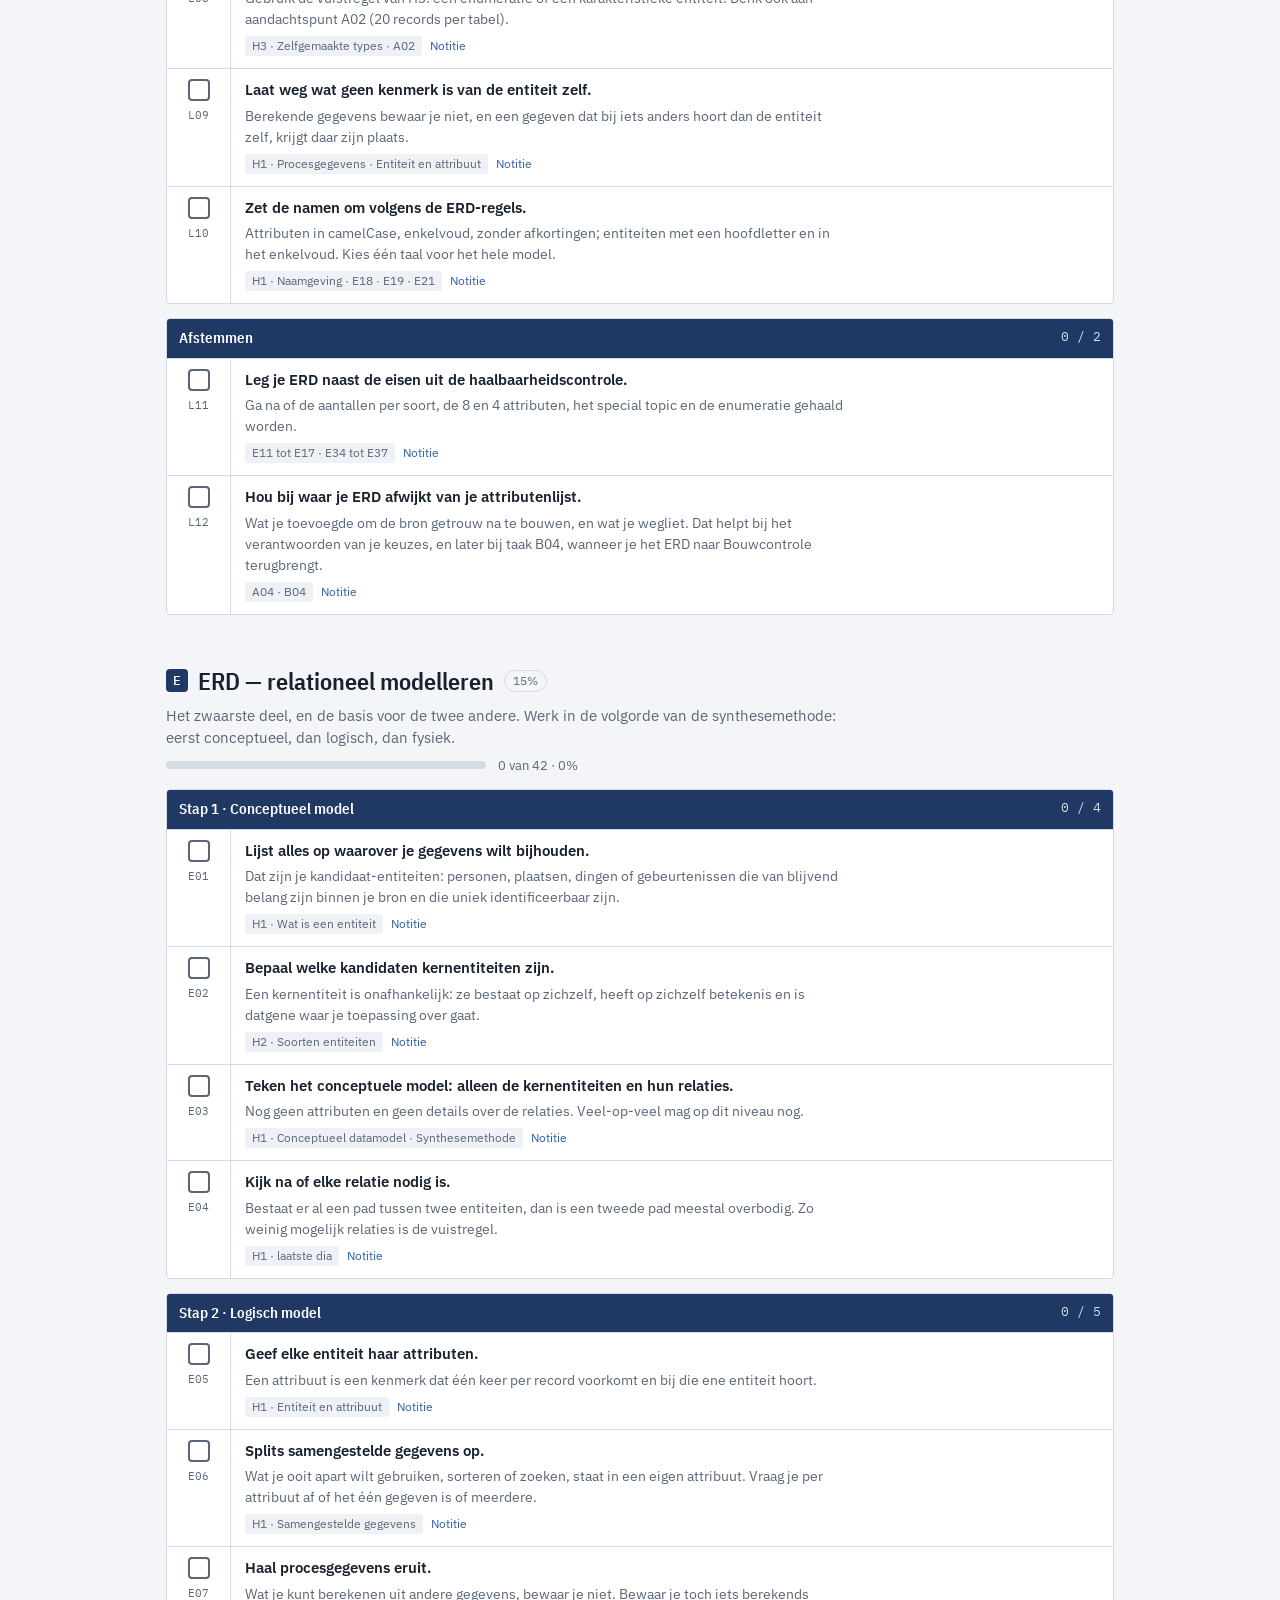
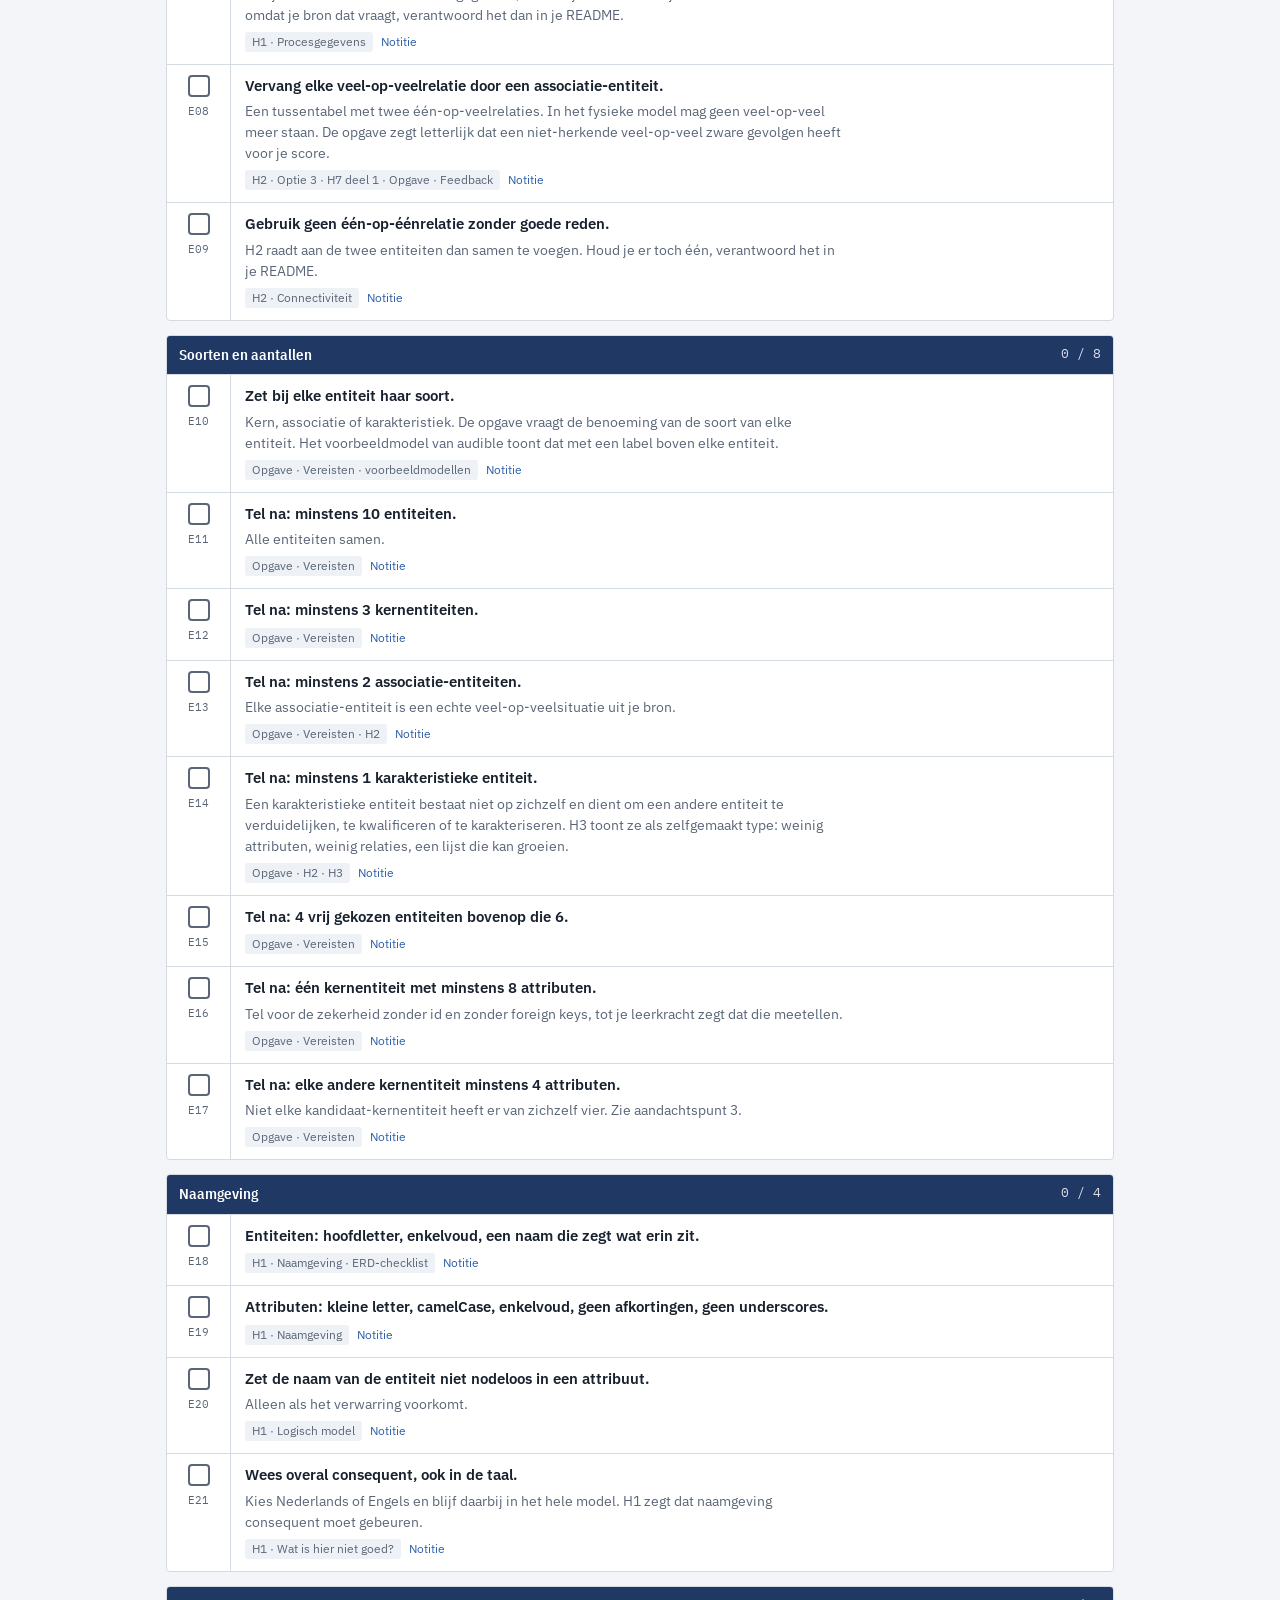
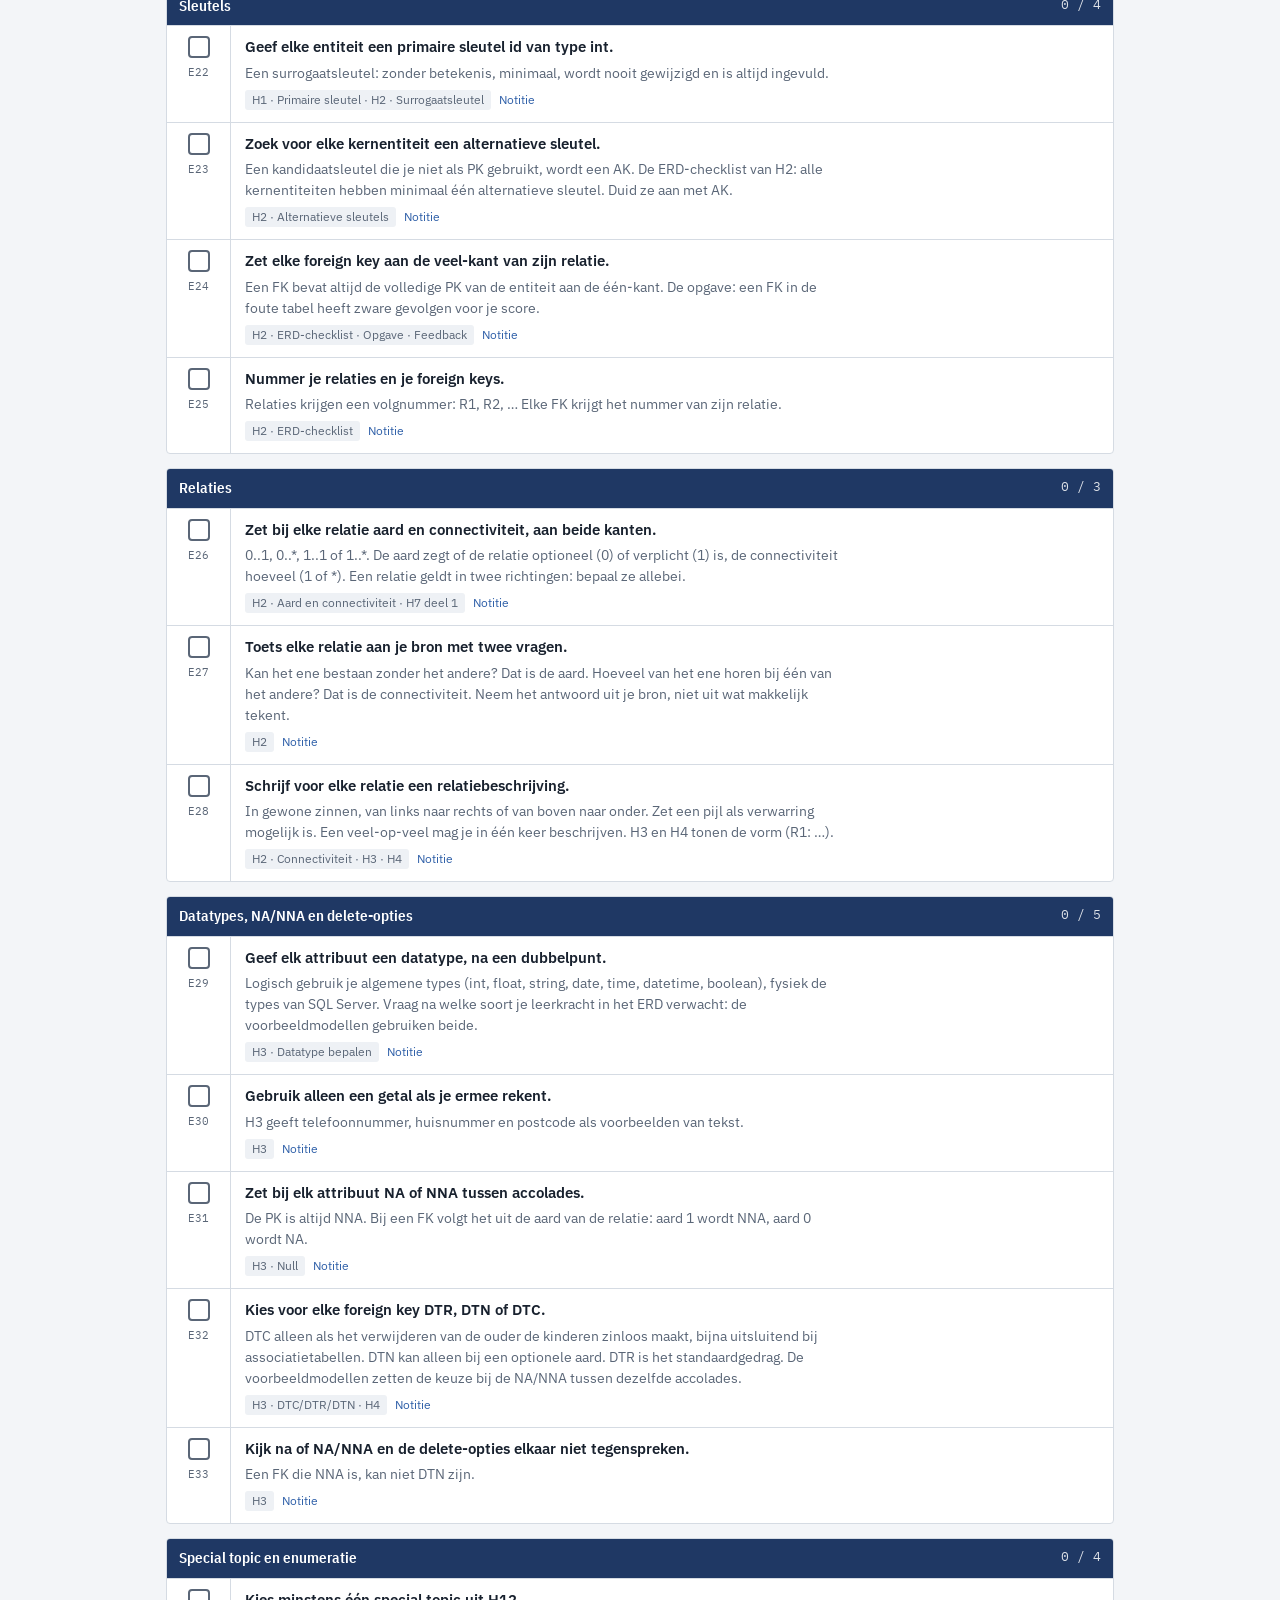
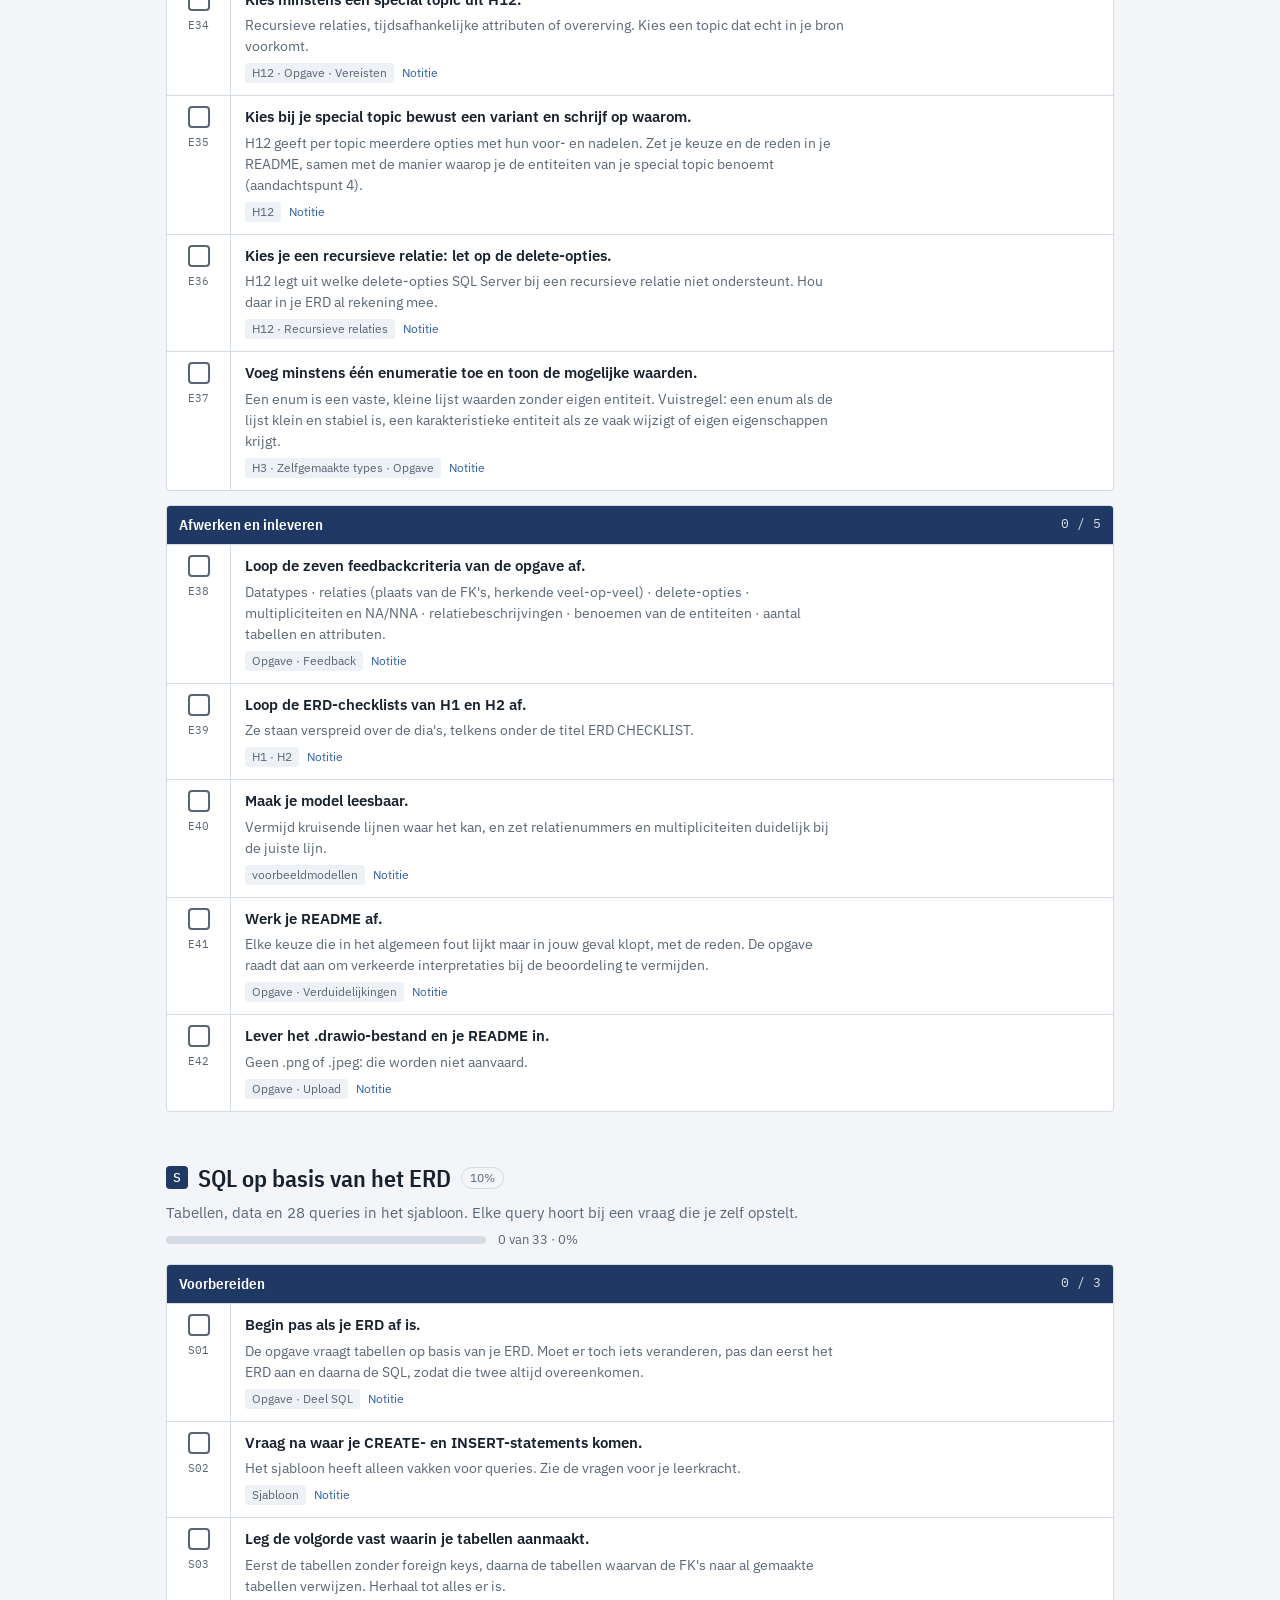
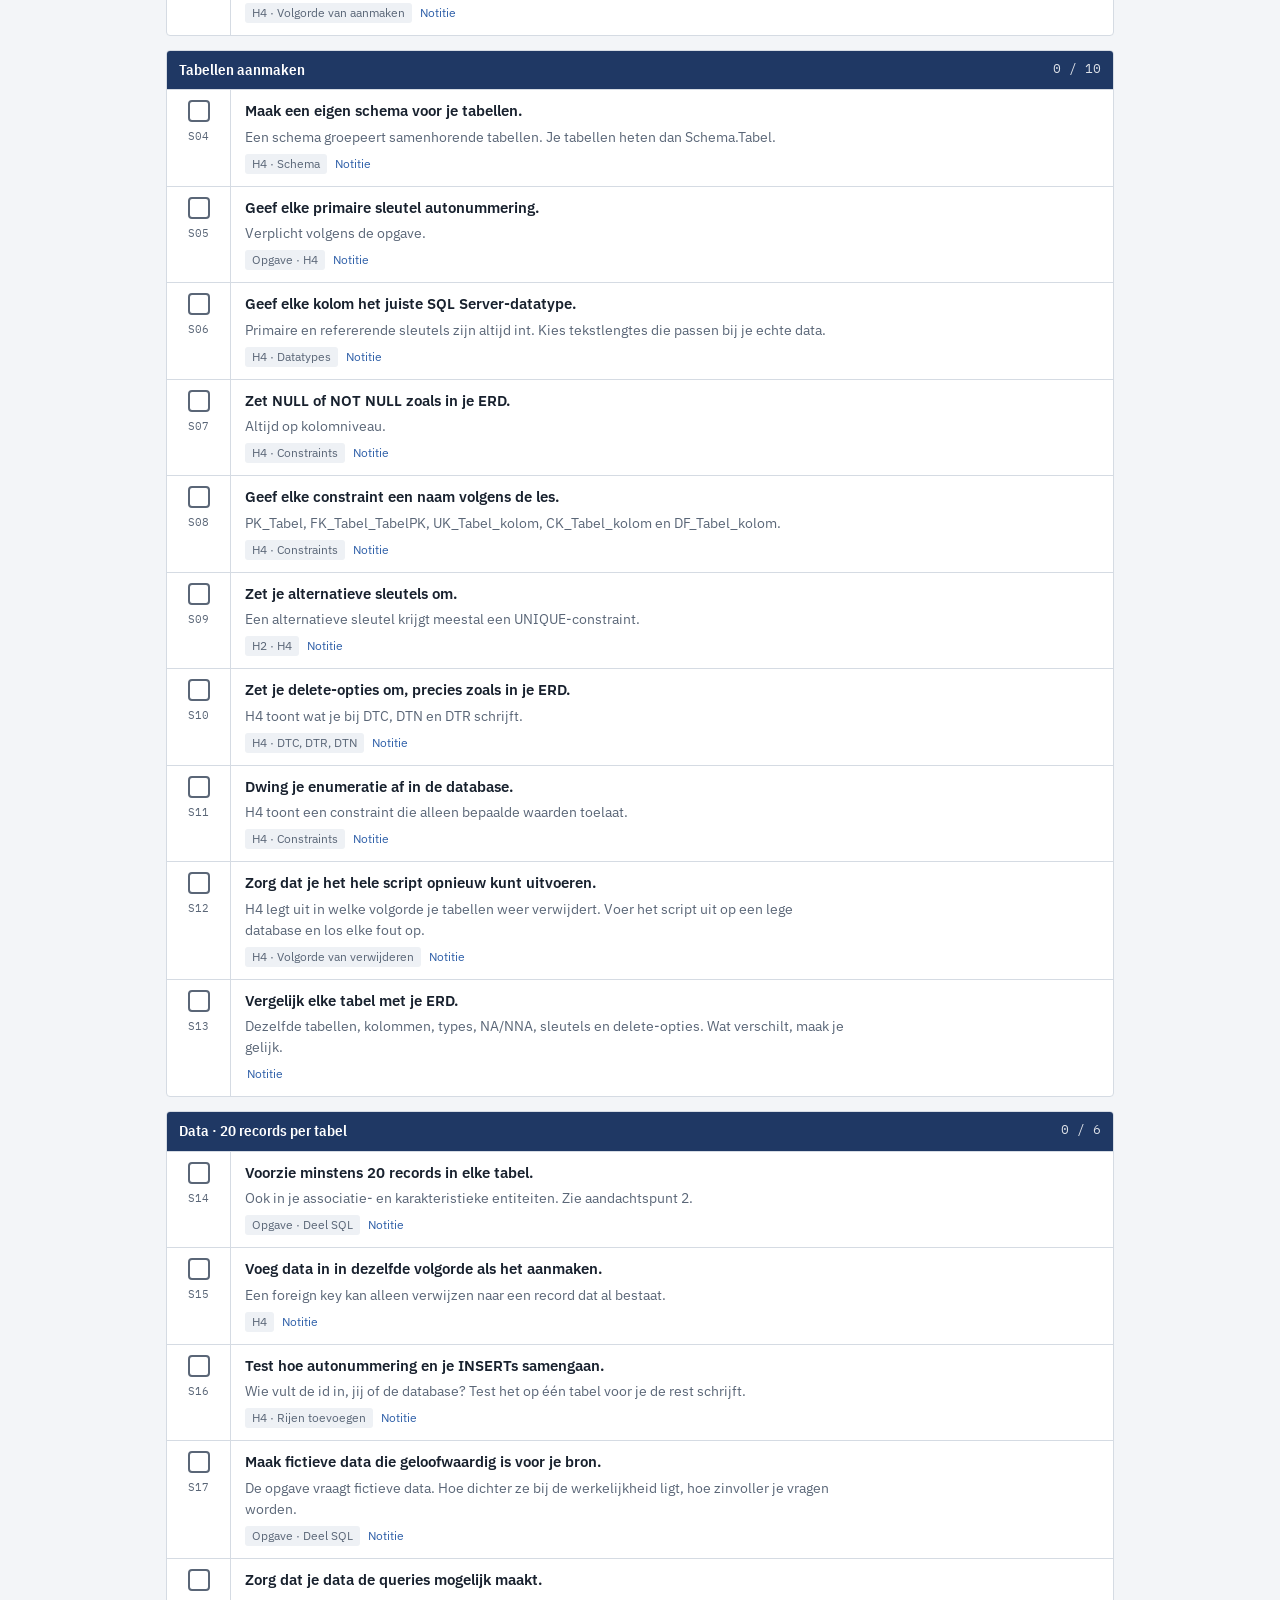
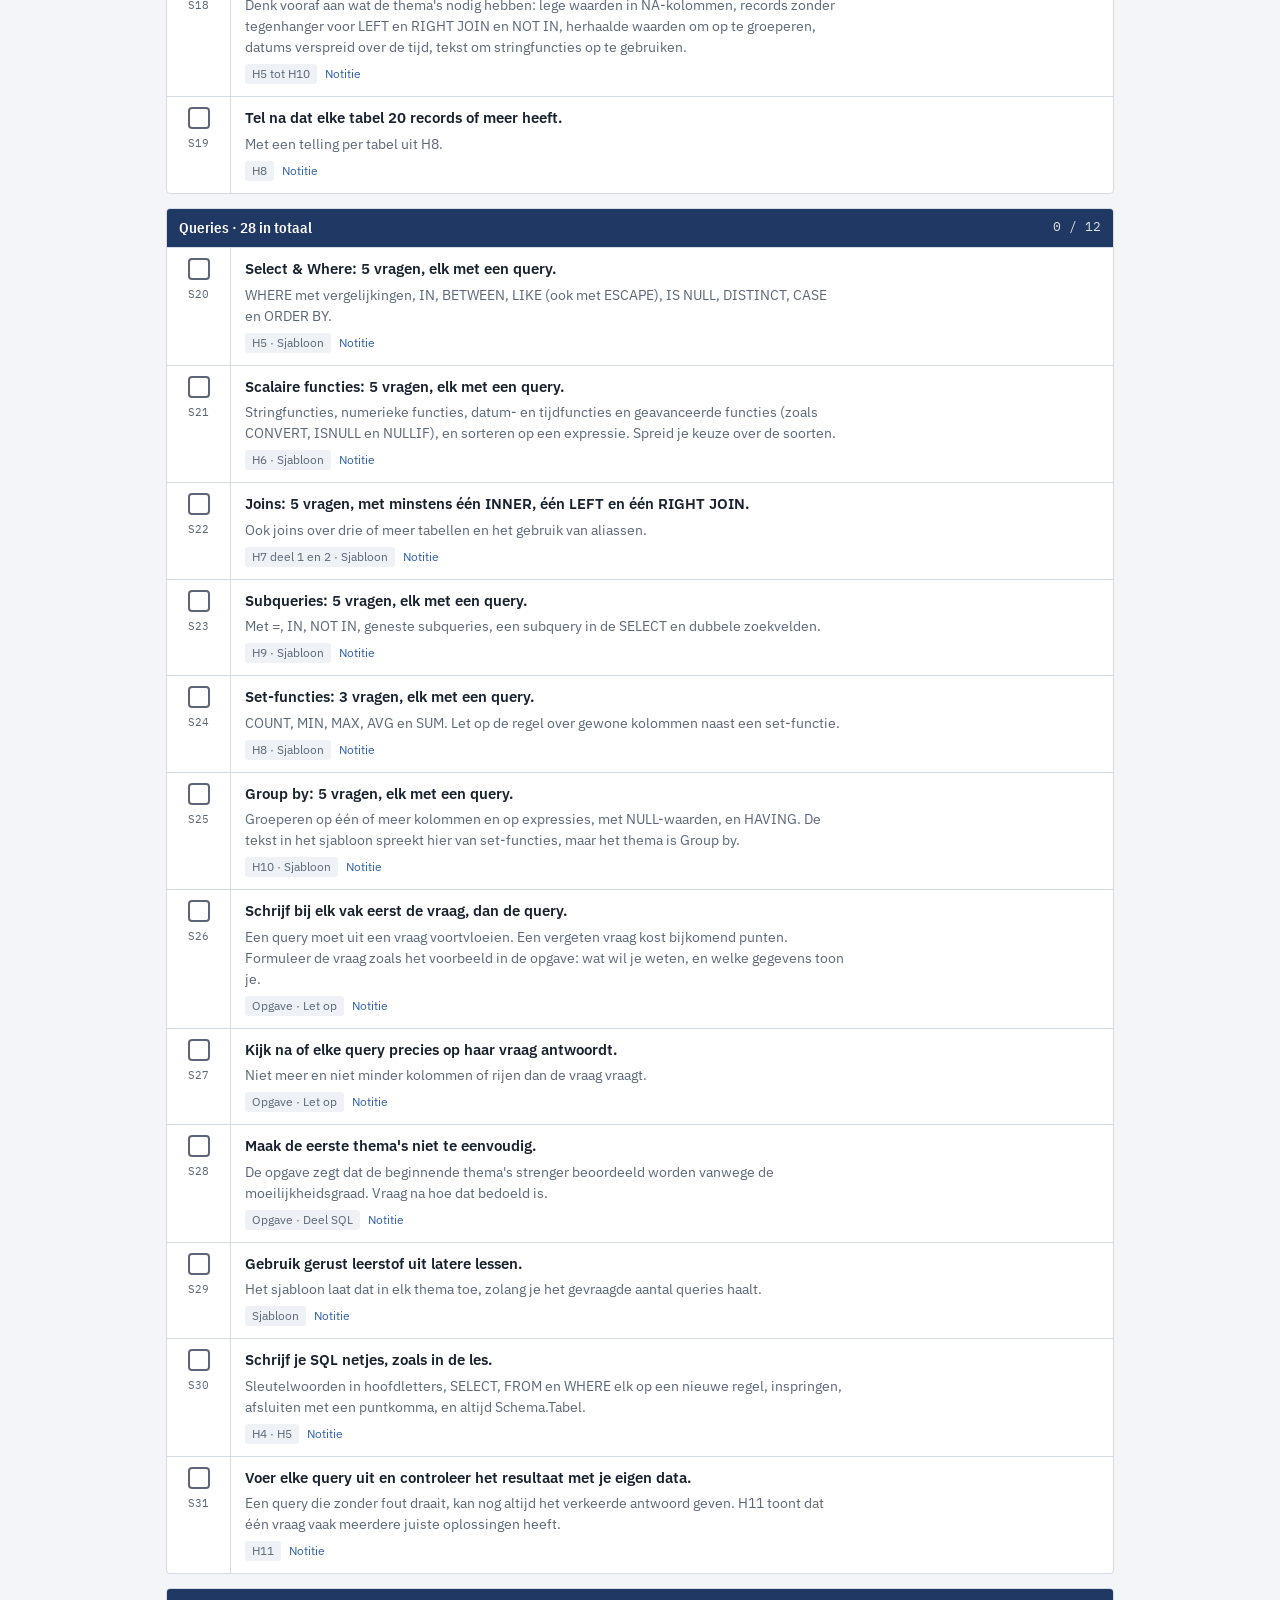
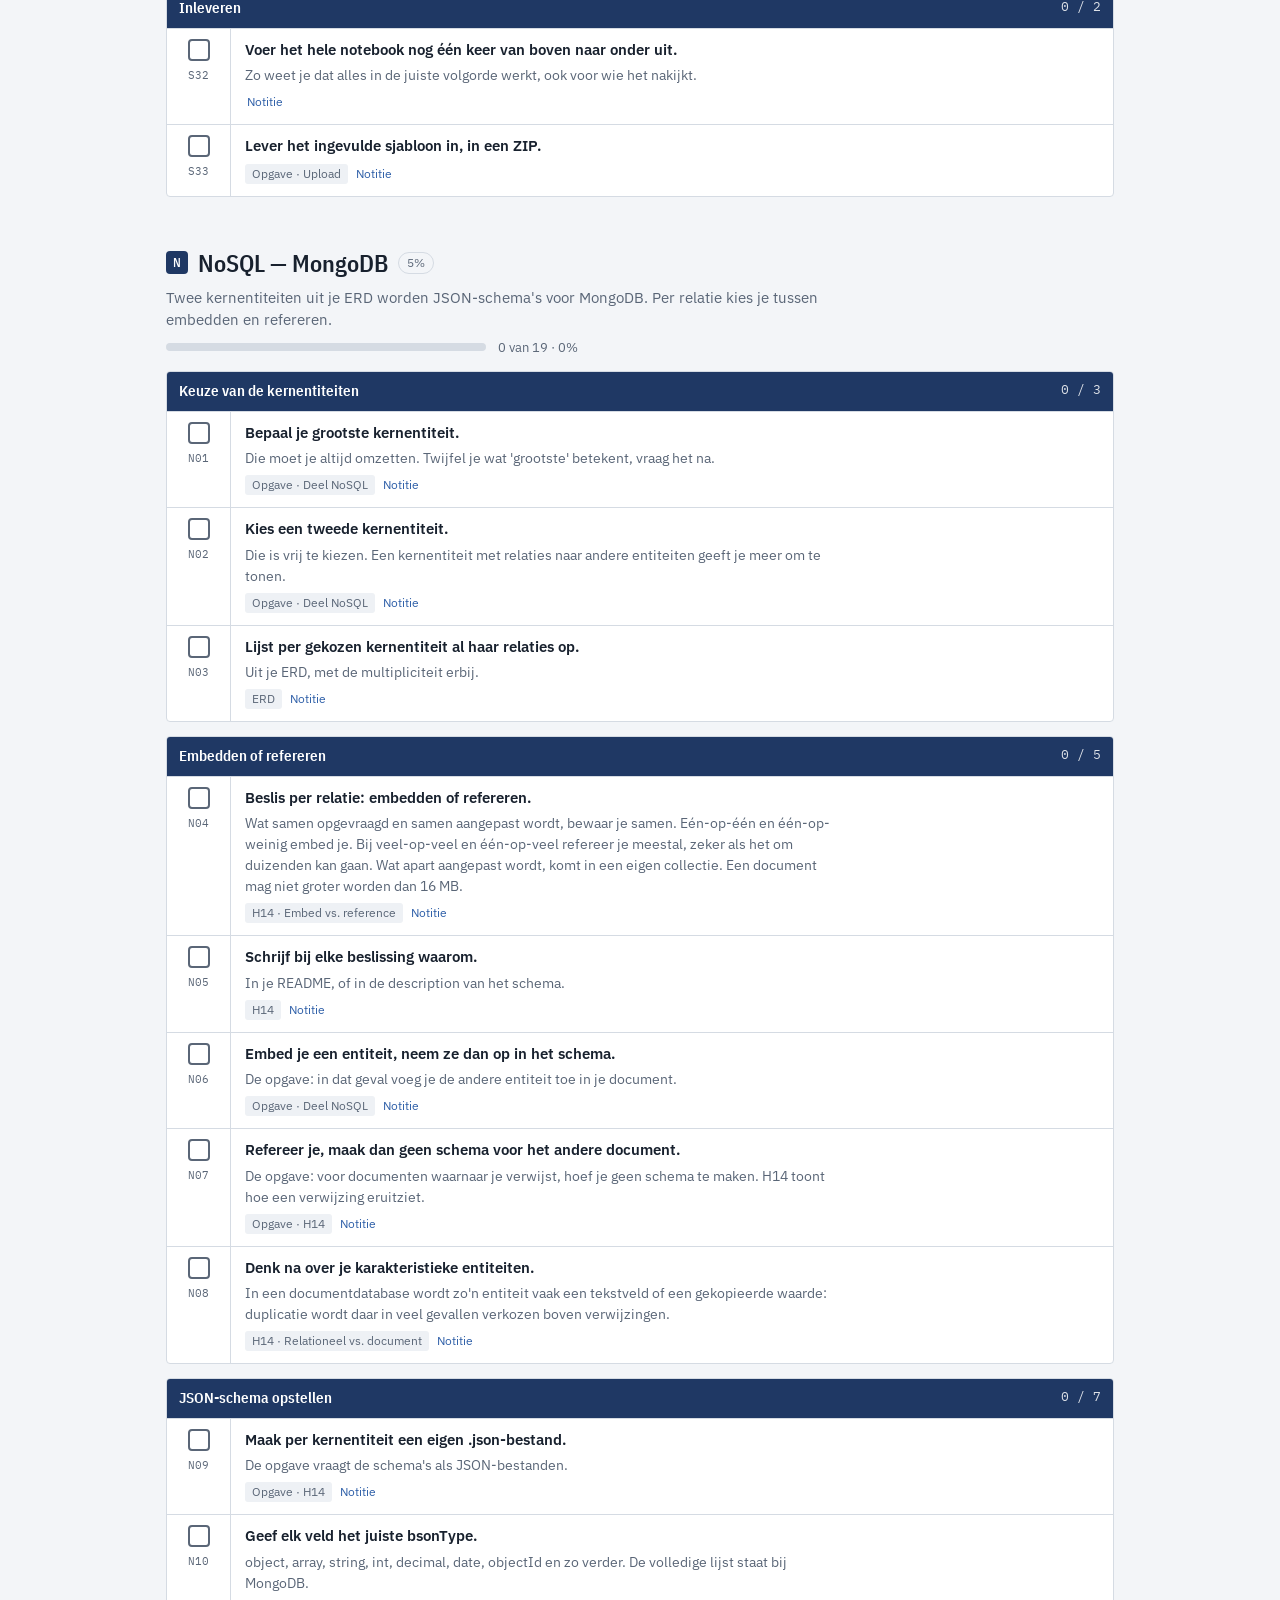
==== commit ae89b3c1: "upload project structure, planning and Database Course" ====
--- a/Project Database/Takenlijst Databaseproject/index.html
+++ b/Project Database/Takenlijst Databaseproject/index.html
@@ -44,7 +44,7 @@
 
   <div class="uitleg">
     <p><strong>Zo gebruik je deze lijst.</strong> Vink een taak af zodra ze klaar is. Bij elke taak staat wat je doet en waar het in de leerstof staat (H1 tot H14, de opgave of het sjabloon). Met <em>Notitie</em> schrijf je er iets bij, bijvoorbeeld een beslissing of het antwoord van je leerkracht.</p>
-    <p>De taakcodes zijn dezelfde als in het Word-document <em>Databaseproject_Haalbaarheid_en_Takenlijst_V1</em>. Daar staat ook de haalbaarheidscontrole, met per eis de taken die ze afdekken.</p>
+    <p>De taakcodes zijn dezelfde als in het Word-document <em>Databaseproject Bouwcontrole V2</em>. Daar staan ook de haalbaarheidscontrole, met per eis de taken die ze afdekken, de begrippen uit de theorie en de ERD-notatie van de voorbeeldmodellen.</p>
     <p>De lijst zegt wat je moet doen, nooit hoe je model eruitziet: er staan geen entiteiten, attributen, relaties of queries in.</p>
   </div>
 
--- a/Project Database/Takenlijst Databaseproject/css/stijl.css
+++ b/Project Database/Takenlijst Databaseproject/css/stijl.css
@@ -131,3 +131,15 @@
 .knop { font: inherit; font-size: 13px; background: var(--surface); color: var(--ink); border: 1px solid var(--line); border-radius: 6px; padding: 5px 12px; cursor: pointer; }
 .knop:hover { border-color: var(--accent); color: var(--accent); }
 .backup-info { font-size: 12px; color: var(--muted); }
+
+/* bevindingen bij de start van het ERD */
+.bevindingen { display: grid; gap: 12px; }
+.bv-oordeel { margin: 0; background: var(--done-soft); border-left: 4px solid var(--done); padding: 10px 14px; border-radius: 4px; }
+.bv-letop { margin: 0; background: var(--accent-soft); border-left: 4px solid #c98a1a; padding: 10px 14px; border-radius: 4px; font-size: 14px; }
+.bv-kolommen { display: grid; grid-template-columns: repeat(2, minmax(0, 1fr)); gap: 12px; }
+.bv-blok { background: var(--surface); border: 1px solid var(--line); border-radius: 4px; padding: 12px 14px; min-width: 0; }
+.bv-blok h3 { font-size: 16px; font-weight: 600; margin-bottom: 8px; }
+.bv-lijst { margin: 0; display: grid; gap: 6px; }
+.bv-lijst dt { font-weight: 600; font-size: 14px; }
+.bv-lijst dd { margin: 0 0 4px; color: var(--muted); font-size: 14px; }
+@media (max-width: 720px) { .bv-kolommen { grid-template-columns: 1fr; } }
